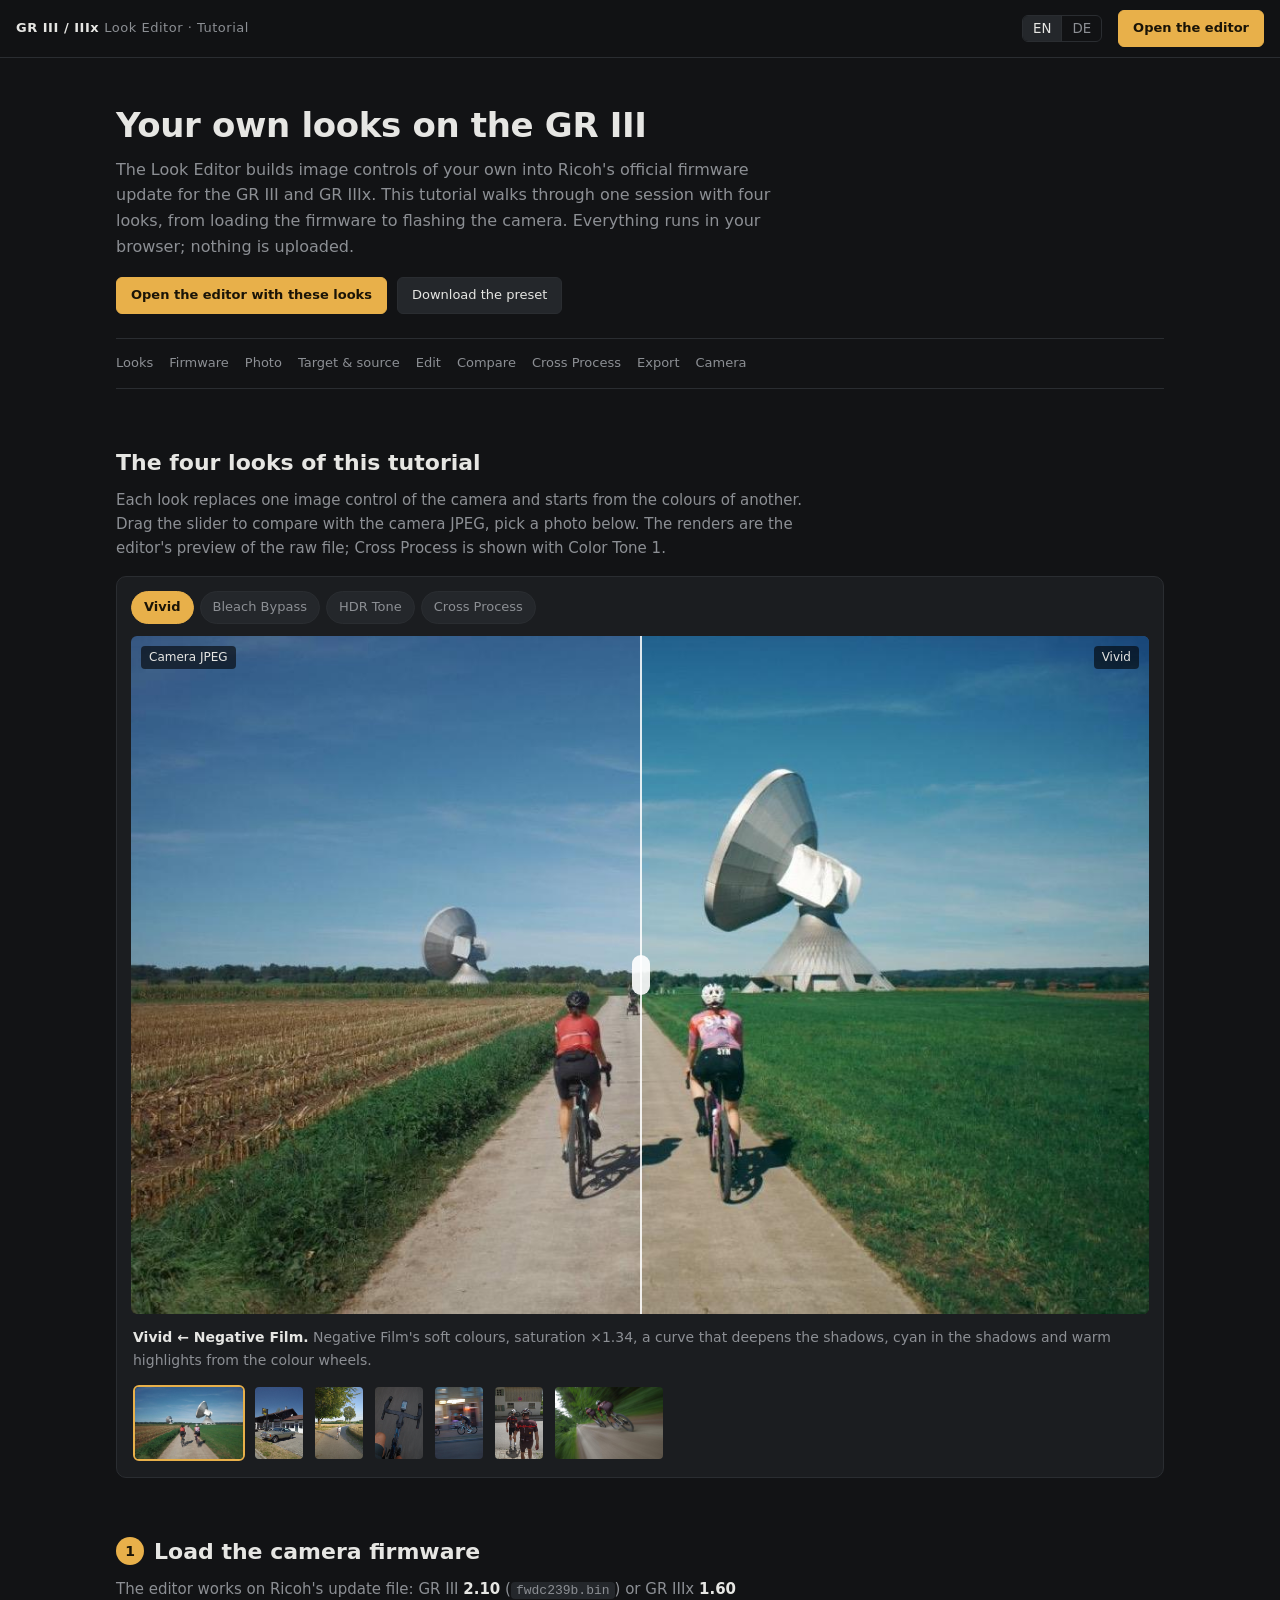
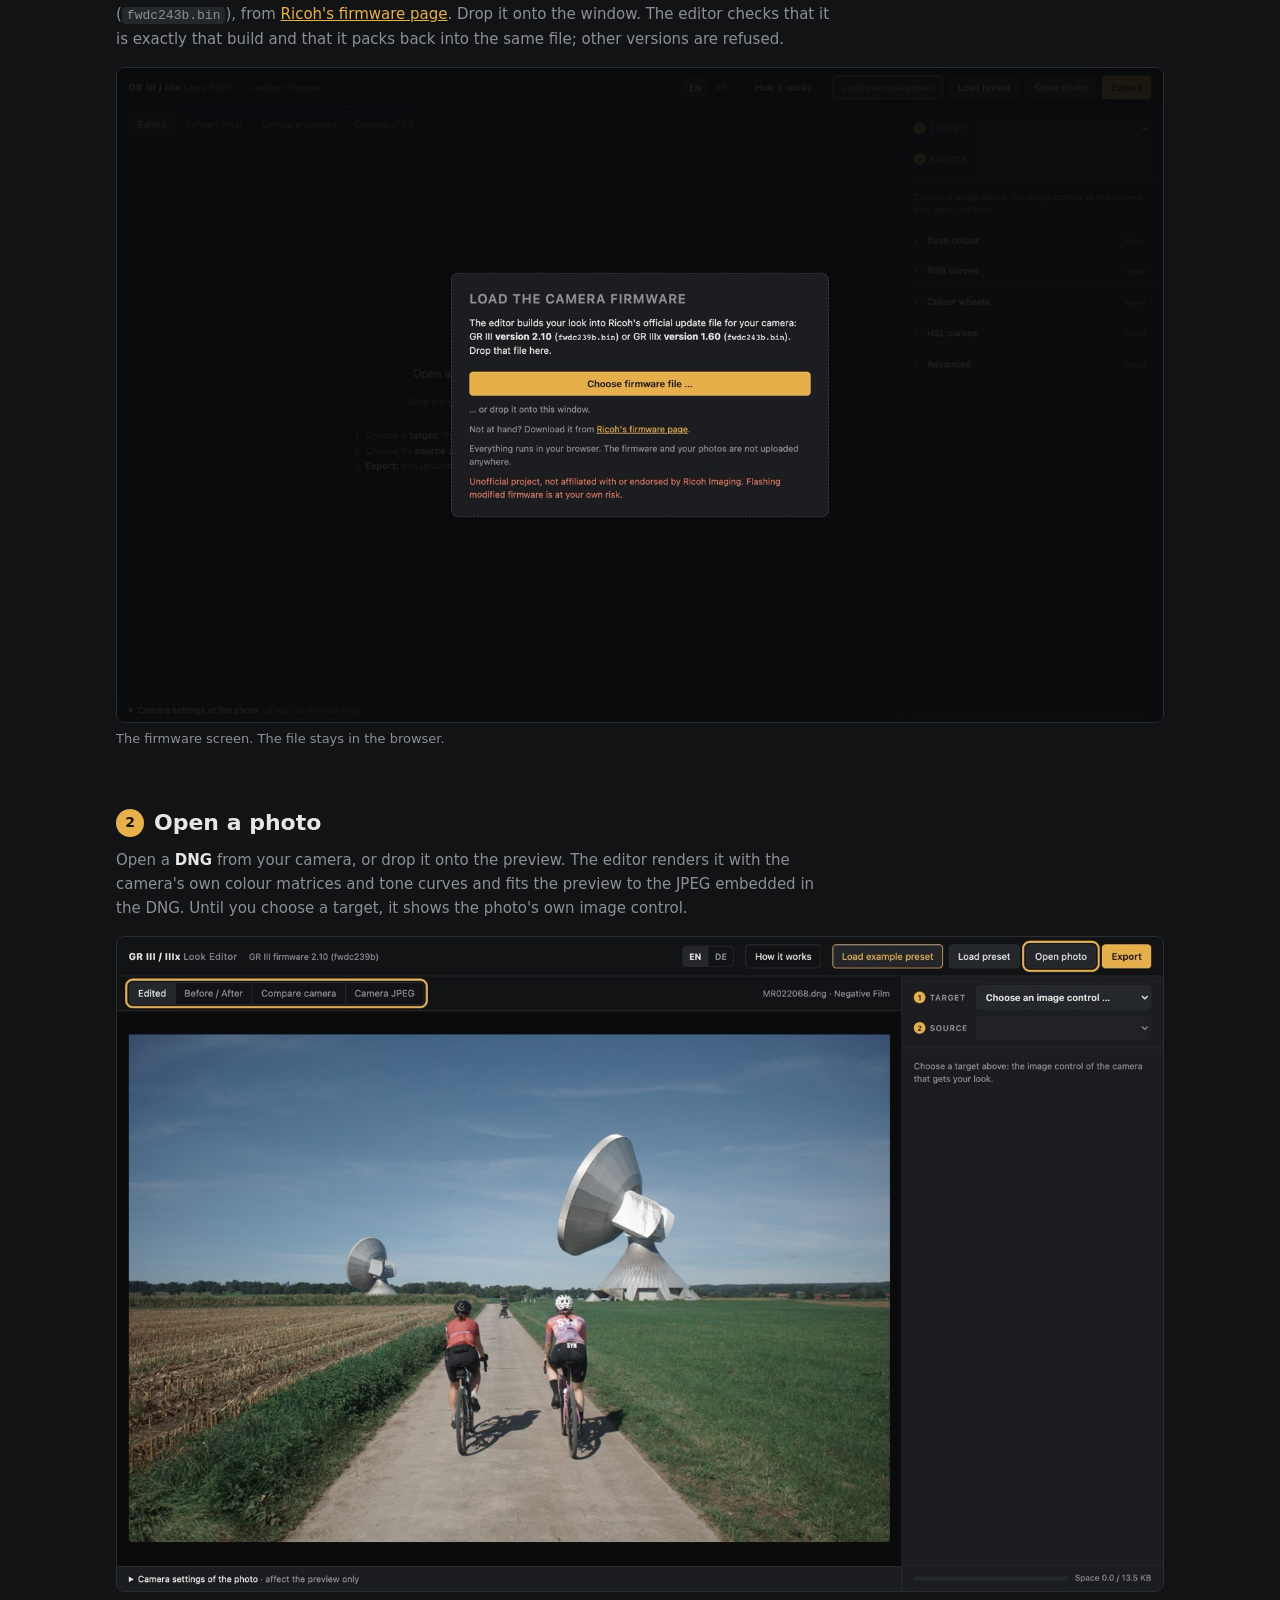
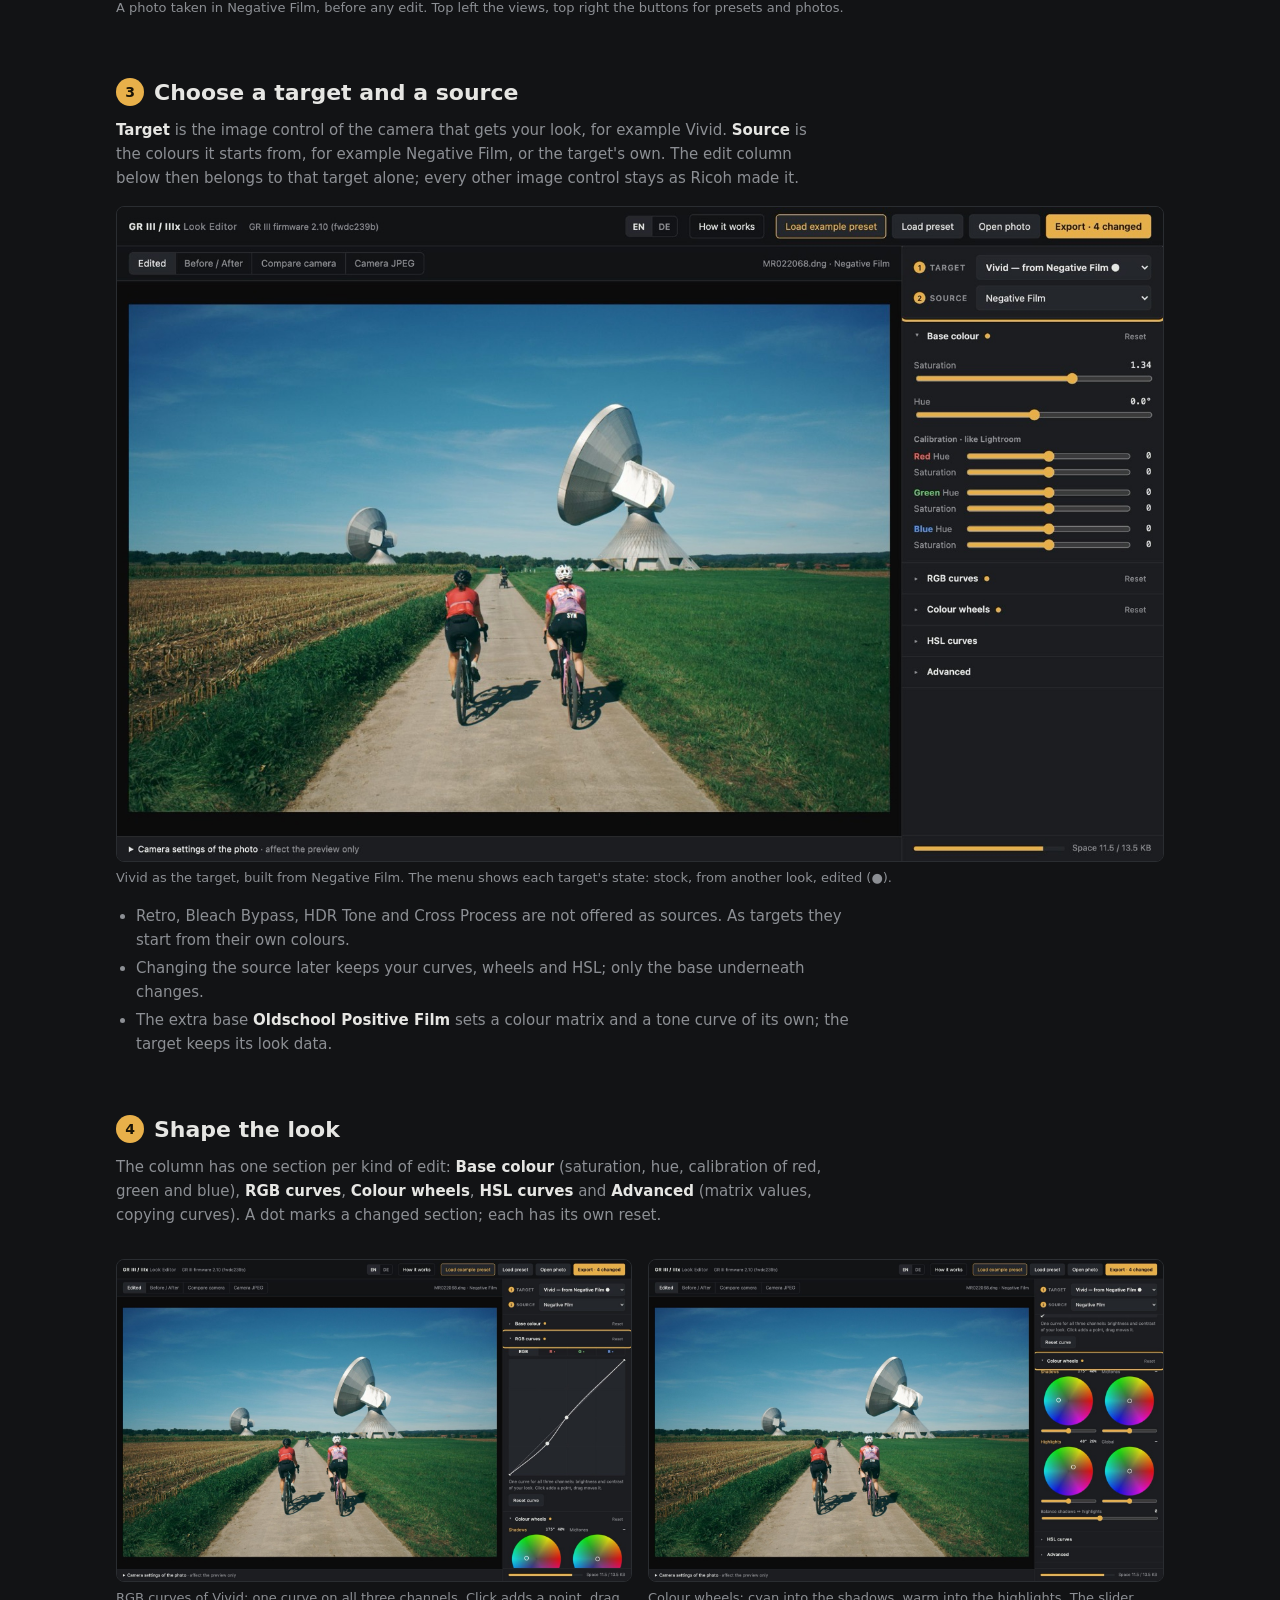
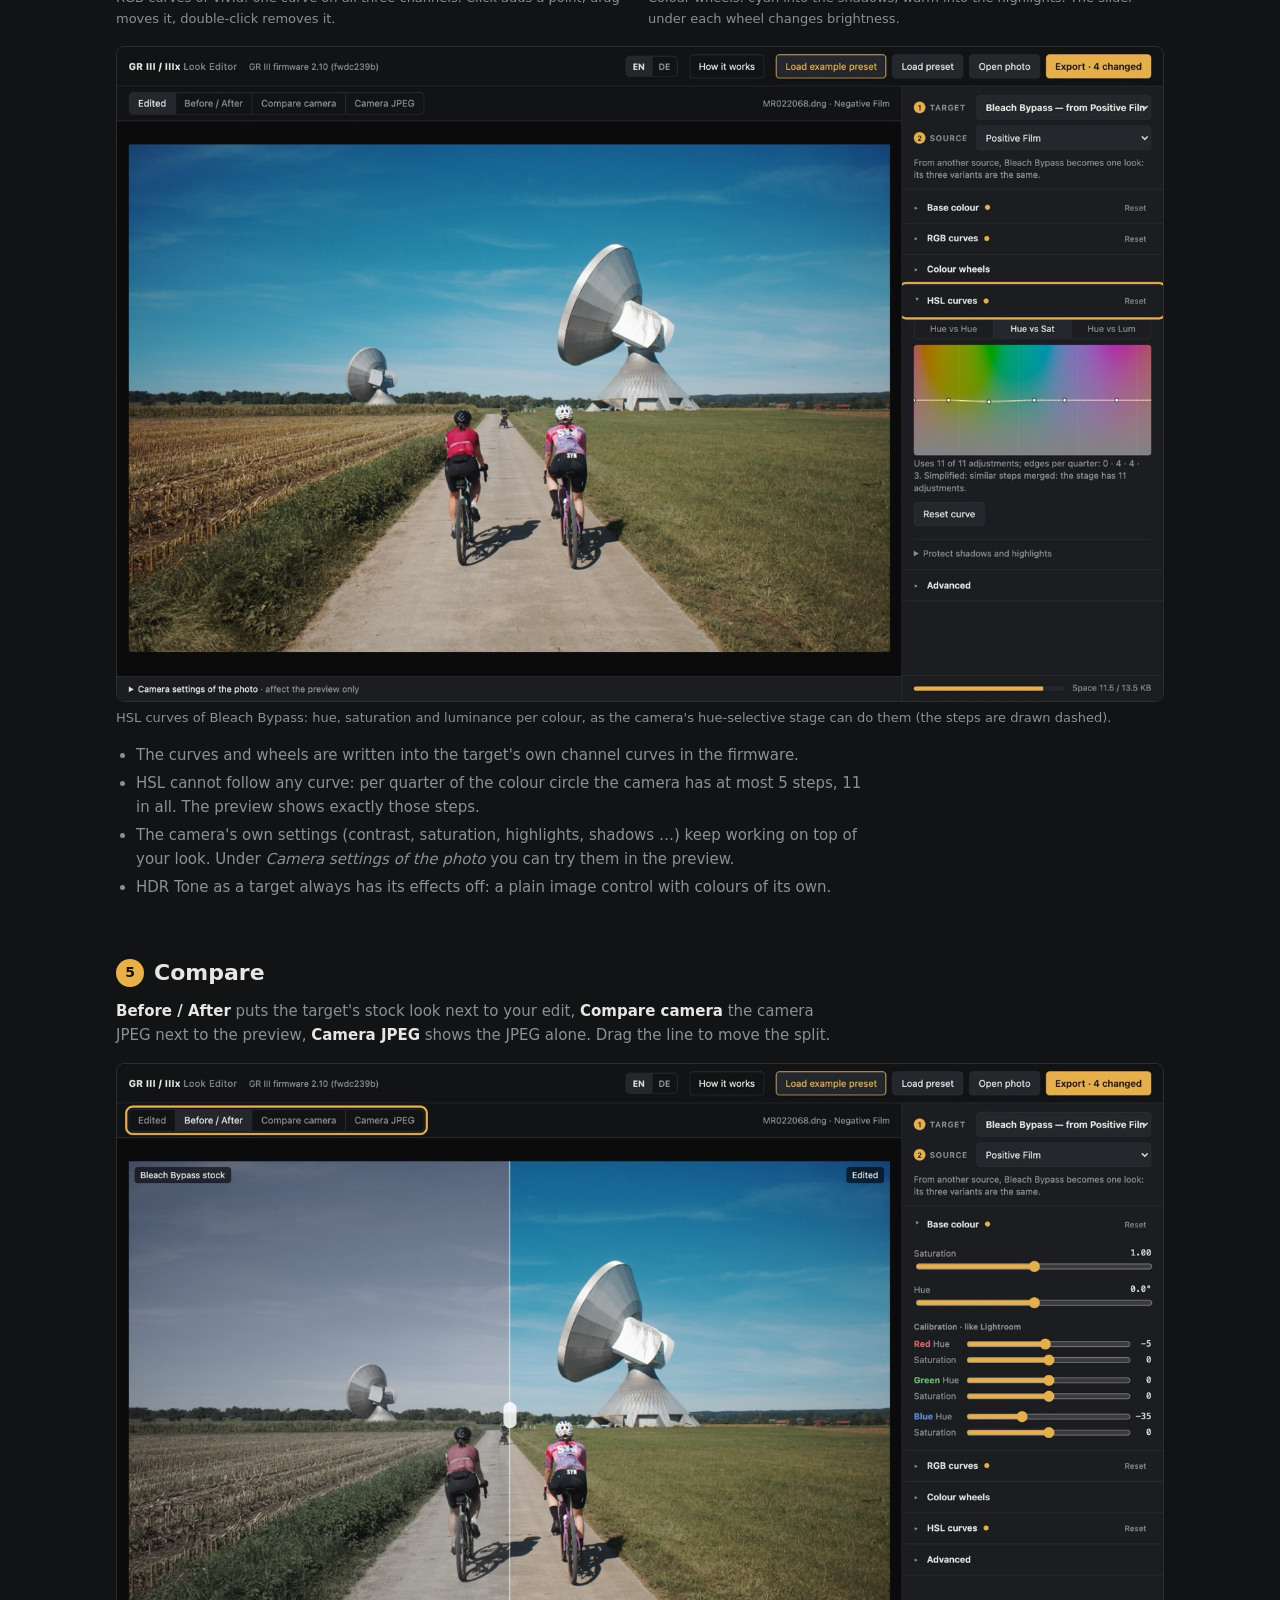
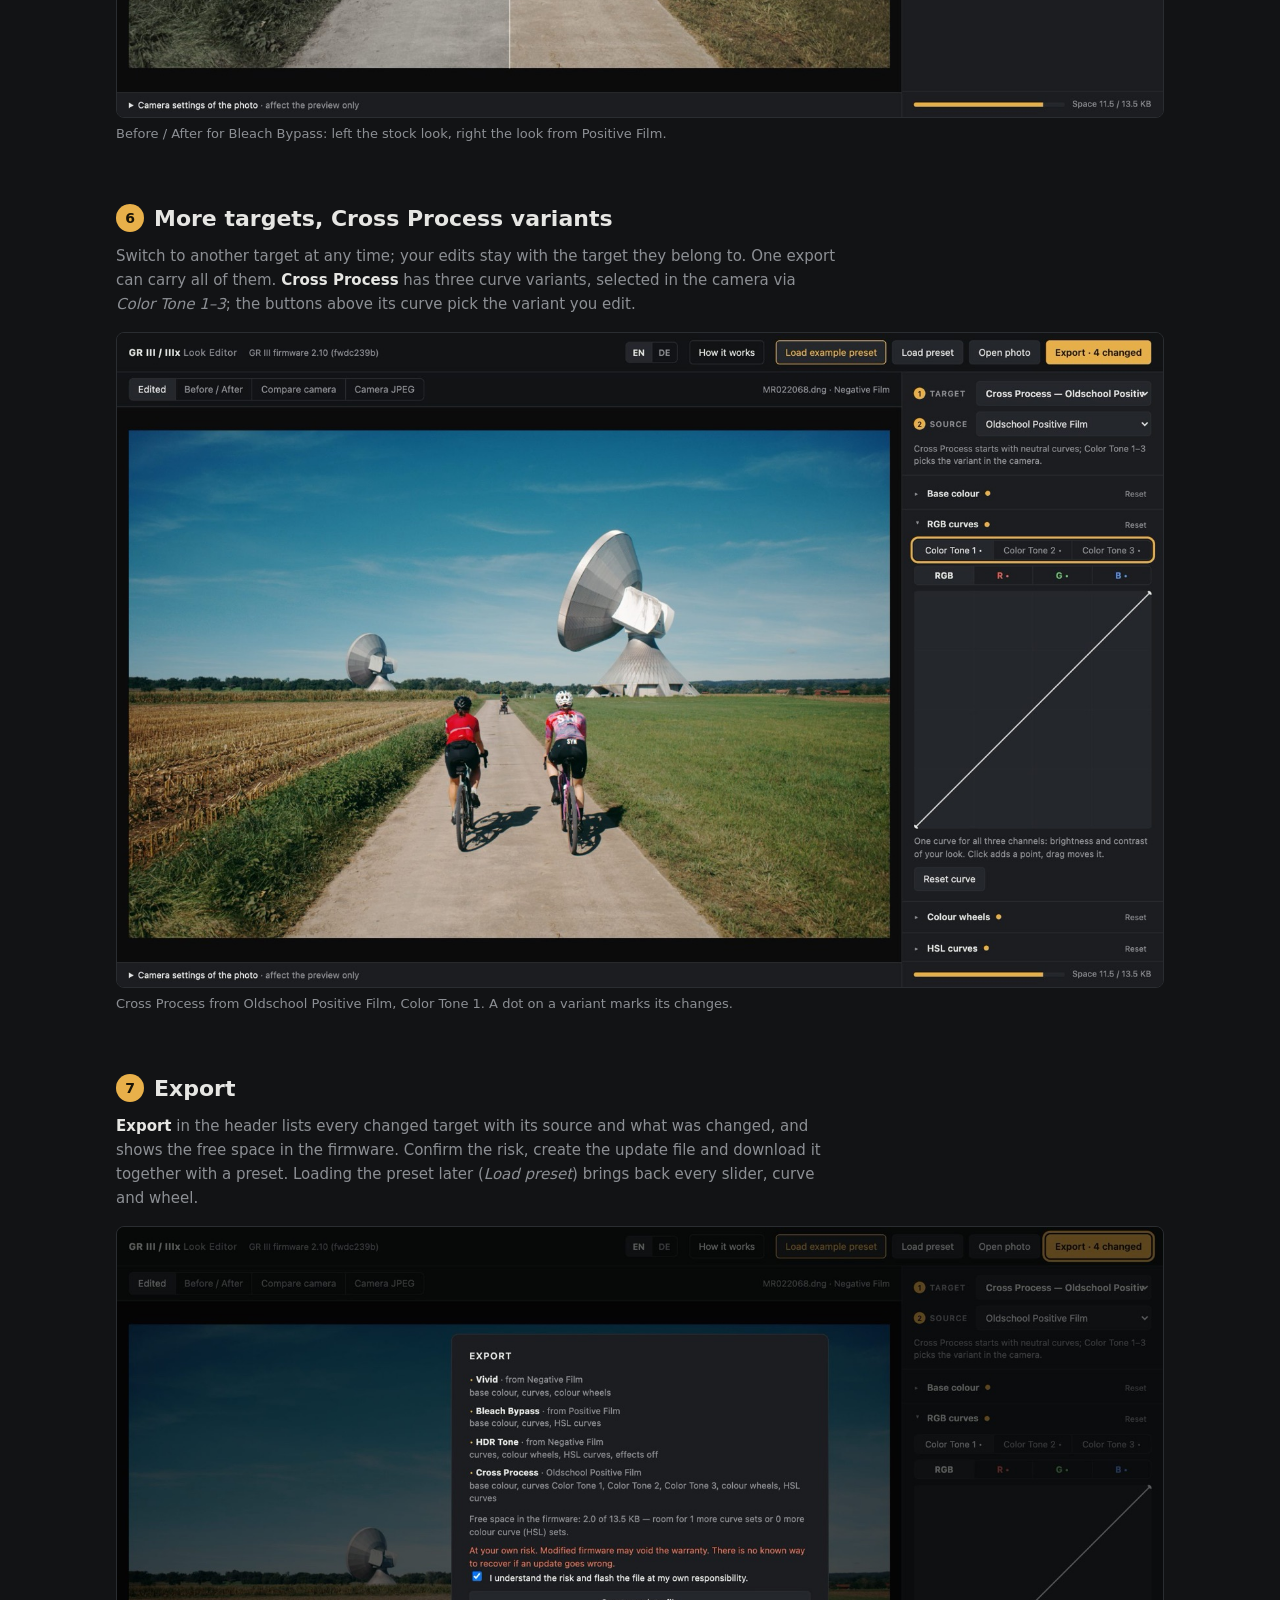
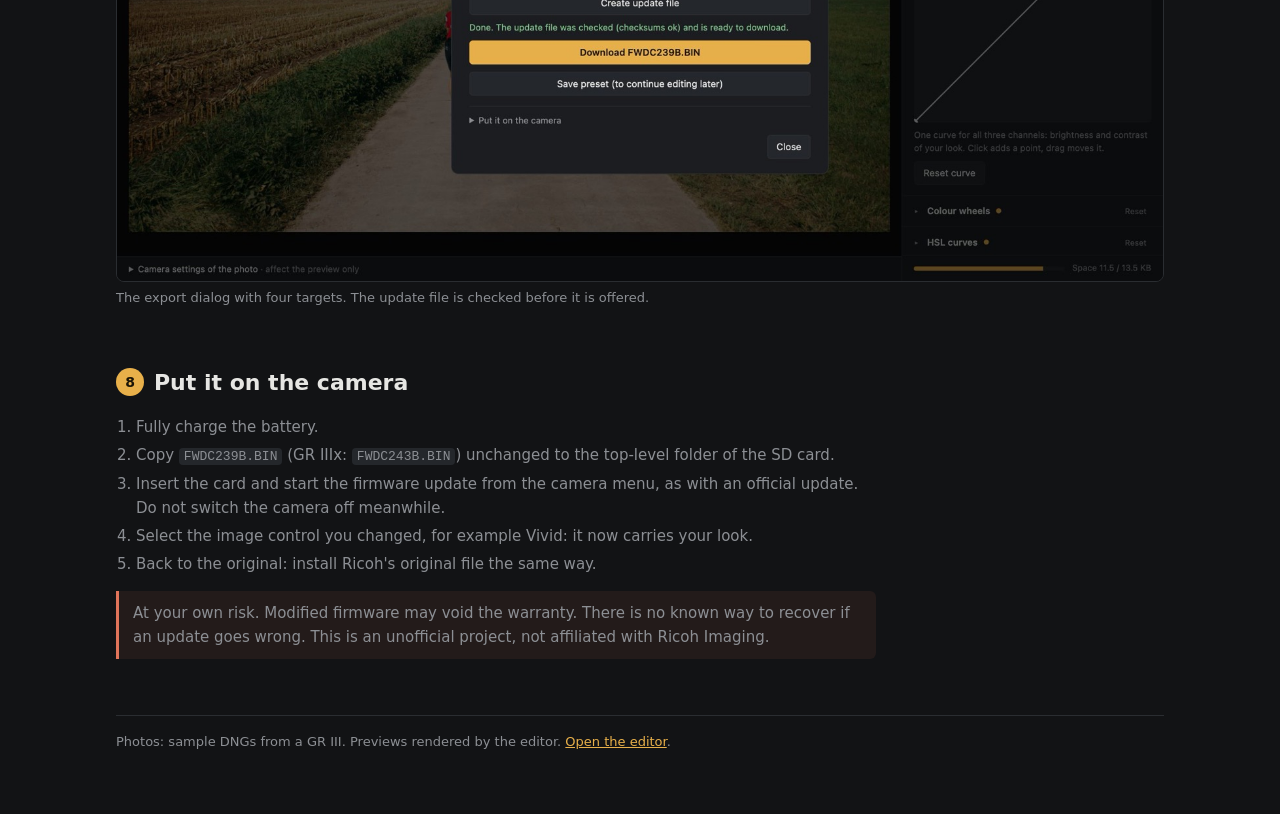
==== editor/static/tutorial.html @ 6ee7f9b6 "Add a tutorial page with screenshots and four example looks The gallery shows the looks of presets/t" ====
<!doctype html>
<html lang="en">
<head>
<meta charset="utf-8">
<meta name="viewport" content="width=device-width, initial-scale=1">
<title>Look Editor Tutorial</title>
<link rel="icon" href="data:,">
<style>
:root {
  --bg: #121315; --panel: #1b1d20; --line: #2a2d31; --text: #e6e6e3; --muted: #8c8f94;
  --accent: #e8b04a; --warn: #e0745a; --field: #24272b;
  font: 15px/1.6 -apple-system, BlinkMacSystemFont, "Inter", system-ui, sans-serif;
}
* { box-sizing: border-box; }
[hidden] { display: none !important; }
html, body { margin: 0; background: var(--bg); color: var(--text); }
a { color: var(--accent); }
header {
  position: sticky; top: 0; z-index: 5; display: flex; align-items: center; gap: 16px;
  padding: 10px 16px; border-bottom: 1px solid var(--line); background: rgba(18,19,21,.94); backdrop-filter: blur(6px);
}
.brand { font-weight: 700; letter-spacing: .04em; font-size: 13px; }
.brand span { font-weight: 400; color: var(--muted); }
header .grow { flex: 1; }
.seg { display: inline-flex; border: 1px solid var(--line); border-radius: 6px; overflow: hidden; }
.seg button { background: none; border: 0; color: var(--muted); padding: 5px 10px; cursor: pointer; font: 600 12px/1.4 inherit; font-family: inherit; }
.seg button + button { border-left: 1px solid var(--line); }
.seg button.on { background: var(--field); color: var(--text); }
.btn { display: inline-block; background: var(--field); color: var(--text); border: 1px solid var(--line);
  border-radius: 6px; padding: 7px 14px; font: inherit; font-size: 13px; text-decoration: none; cursor: pointer; }
.btn:hover { border-color: #444; }
.btn.primary { background: var(--accent); border-color: var(--accent); color: #1a1407; font-weight: 600; }

main { max-width: 1080px; margin: 0 auto; padding: 0 16px 64px; }
.hero { padding: 48px 0 24px; }
.hero h1 { font-size: 34px; line-height: 1.15; margin: 0 0 12px; letter-spacing: -.01em; }
.hero p { color: var(--muted); max-width: 680px; margin: 0 0 18px; font-size: 16px; }
.hero .row { display: flex; gap: 10px; flex-wrap: wrap; }
h2 { font-size: 22px; margin: 56px 0 8px; }
h2 .num { display: inline-grid; place-items: center; width: 28px; height: 28px; margin-right: 10px; border-radius: 50%;
  background: var(--accent); color: #1a1407; font-size: 14px; vertical-align: 3px; }
.lead { color: var(--muted); max-width: 720px; margin: 0 0 16px; }
p b, li b { color: var(--text); }
.toc { display: flex; flex-wrap: wrap; gap: 6px 16px; padding: 14px 0; border-top: 1px solid var(--line); border-bottom: 1px solid var(--line); font-size: 13px; }
.toc a { color: var(--muted); text-decoration: none; }
.toc a:hover { color: var(--text); }

/* gallery: one photo, the camera JPEG against a look, with a slider */
.viewer { background: var(--panel); border: 1px solid var(--line); border-radius: 10px; padding: 14px; }
.looks { display: flex; flex-wrap: wrap; gap: 6px; margin-bottom: 12px; }
.looks button { background: var(--field); color: var(--muted); border: 1px solid var(--line); border-radius: 999px;
  padding: 5px 12px; font: inherit; font-size: 13px; cursor: pointer; }
.looks button.on { color: #1a1407; background: var(--accent); border-color: var(--accent); font-weight: 600; }
.compare { position: relative; margin: 0 auto; background: #0b0b0c; border-radius: 6px; overflow: hidden; user-select: none; touch-action: none; }
.compare img { display: block; width: 100%; height: auto; }
.compare .top { position: absolute; inset: 0; clip-path: inset(0 0 0 var(--cut, 50%)); }
.compare .bar { position: absolute; top: 0; bottom: 0; left: var(--cut, 50%); width: 0; border-left: 2px solid rgba(255,255,255,.85); cursor: ew-resize; }
.compare .bar::after { content: ""; position: absolute; top: 50%; left: -10px; width: 18px; height: 40px; margin-top: -20px; border-radius: 9px; background: rgba(255,255,255,.9); }
.compare .tag { position: absolute; top: 10px; padding: 2px 8px; border-radius: 4px; background: rgba(0,0,0,.6); font-size: 12px; pointer-events: none; }
.compare .tag.l { left: 10px; } .compare .tag.r { right: 10px; }
.desc { margin: 12px 2px 4px; color: var(--muted); font-size: 14px; min-height: 3em; }
.desc b { color: var(--text); }
.thumbs { display: flex; gap: 8px; overflow-x: auto; padding: 10px 2px 2px; }
.thumbs button { flex: none; padding: 0; border: 2px solid transparent; border-radius: 6px; background: none; cursor: pointer; overflow: hidden; }
.thumbs button.on { border-color: var(--accent); }
.thumbs img { display: block; height: 72px; width: auto; }
.compare.portrait { max-width: min(520px, 46vh); }

/* steps */
figure { margin: 16px 0 0; }
figure img { display: block; width: 100%; height: auto; border: 1px solid var(--line); border-radius: 8px; cursor: zoom-in; }
figcaption { color: var(--muted); font-size: 13px; margin-top: 6px; }
.two { display: grid; grid-template-columns: 1fr 1fr; gap: 16px; }
ul.tips, ol.tips { color: var(--muted); padding-left: 20px; max-width: 760px; }
ul.tips li, ol.tips li { margin: 4px 0; }
.note { border-left: 3px solid var(--accent); background: rgba(232,176,74,.07); padding: 10px 14px; border-radius: 0 6px 6px 0; color: var(--muted); max-width: 760px; }
.note.warn { border-color: var(--warn); background: rgba(224,116,90,.08); }
code { font-size: 13px; background: var(--field); padding: 1px 5px; border-radius: 4px; }
dialog { border: 0; padding: 0; background: none; max-width: 96vw; max-height: 96vh; }
dialog img { display: block; max-width: 96vw; max-height: 92vh; border-radius: 6px; }
dialog::backdrop { background: rgba(0,0,0,.85); }
footer { color: var(--muted); font-size: 13px; border-top: 1px solid var(--line); padding-top: 16px; margin-top: 56px; }

@media (max-width: 760px) {
  .hero h1 { font-size: 26px; }
  .two { grid-template-columns: 1fr; }
  header .brand span { display: none; }
}
</style>
</head>
<body>
<header>
  <div class="brand">GR III / IIIx <span>Look Editor · Tutorial</span></div>
  <div class="grow"></div>
  <div class="seg" id="lang" role="group" aria-label="Language">
    <button data-lang="en" type="button">EN</button><button data-lang="de" type="button">DE</button>
  </div>
  <a class="btn primary" href="index.html" data-t="open_editor">Open the editor</a>
</header>

<main>
  <section class="hero">
    <h1 data-t="title">Your own looks on the GR III</h1>
    <p data-t-html="intro"></p>
    <div class="row">
      <a class="btn primary" href="index.html?preset=tutorial" data-t="try_preset">Open the editor with these looks</a>
      <a class="btn" href="presets/tutorial.looks.json" download="tutorial.looks.json" data-t="dl_preset">Download the preset</a>
    </div>
  </section>

  <nav class="toc" id="toc"></nav>

  <section id="looks">
    <h2 data-t="looks_h">The four looks of this tutorial</h2>
    <p class="lead" data-t-html="looks_lead"></p>
    <div class="viewer">
      <div class="looks" id="look-tabs"></div>
      <div class="compare" id="compare">
        <img id="img-base" alt="">
        <div class="top"><img id="img-look" alt=""></div>
        <div class="bar" id="bar"></div>
        <span class="tag l" data-t="camera_jpeg">Camera JPEG</span><span class="tag r" id="tag-look"></span>
      </div>
      <p class="desc" id="look-desc"></p>
      <div class="thumbs" id="thumbs"></div>
    </div>
  </section>

  <section id="s1">
    <h2><span class="num">1</span><span data-t="s1_h">Load the camera firmware</span></h2>
    <p class="lead" data-t-html="s1"></p>
    <figure><img src="tutorial/01-firmware.jpg" alt="" loading="lazy"><figcaption data-t="s1_c"></figcaption></figure>
  </section>

  <section id="s2">
    <h2><span class="num">2</span><span data-t="s2_h">Open a photo</span></h2>
    <p class="lead" data-t-html="s2"></p>
    <figure><img src="tutorial/02-photo.jpg" alt="" loading="lazy"><figcaption data-t="s2_c"></figcaption></figure>
  </section>

  <section id="s3">
    <h2><span class="num">3</span><span data-t="s3_h">Choose a target and a source</span></h2>
    <p class="lead" data-t-html="s3"></p>
    <figure><img src="tutorial/03-target-source.jpg" alt="" loading="lazy"><figcaption data-t="s3_c"></figcaption></figure>
    <ul class="tips">
      <li data-t-html="s3_t1"></li>
      <li data-t-html="s3_t2"></li>
      <li data-t-html="s3_t3"></li>
    </ul>
  </section>

  <section id="s4">
    <h2><span class="num">4</span><span data-t="s4_h">Shape the look</span></h2>
    <p class="lead" data-t-html="s4"></p>
    <div class="two">
      <figure><img src="tutorial/04-curves.jpg" alt="" loading="lazy"><figcaption data-t="s4_c1"></figcaption></figure>
      <figure><img src="tutorial/05-wheels.jpg" alt="" loading="lazy"><figcaption data-t="s4_c2"></figcaption></figure>
    </div>
    <figure><img src="tutorial/06-hsl.jpg" alt="" loading="lazy"><figcaption data-t="s4_c3"></figcaption></figure>
    <ul class="tips">
      <li data-t-html="s4_t1"></li>
      <li data-t-html="s4_t2"></li>
      <li data-t-html="s4_t3"></li>
      <li data-t-html="s4_t4"></li>
    </ul>
  </section>

  <section id="s5">
    <h2><span class="num">5</span><span data-t="s5_h">Compare</span></h2>
    <p class="lead" data-t-html="s5"></p>
    <figure><img src="tutorial/07-before-after.jpg" alt="" loading="lazy"><figcaption data-t="s5_c"></figcaption></figure>
  </section>

  <section id="s6">
    <h2><span class="num">6</span><span data-t="s6_h">More targets, Cross Process variants</span></h2>
    <p class="lead" data-t-html="s6"></p>
    <figure><img src="tutorial/08-cross-process.jpg" alt="" loading="lazy"><figcaption data-t="s6_c"></figcaption></figure>
  </section>

  <section id="s7">
    <h2><span class="num">7</span><span data-t="s7_h">Export</span></h2>
    <p class="lead" data-t-html="s7"></p>
    <figure><img src="tutorial/09-export.jpg" alt="" loading="lazy"><figcaption data-t="s7_c"></figcaption></figure>
  </section>

  <section id="s8">
    <h2><span class="num">8</span><span data-t="s8_h">Put it on the camera</span></h2>
    <ol class="tips">
      <li data-t-html="s8_1"></li>
      <li data-t-html="s8_2"></li>
      <li data-t-html="s8_3"></li>
      <li data-t-html="s8_4"></li>
      <li data-t-html="s8_5"></li>
    </ol>
    <p class="note warn" data-t="risk"></p>
  </section>

  <footer data-t-html="footer"></footer>
</main>

<dialog id="zoom"><img id="zoom-img" alt=""></dialog>

<script>
// Texts in English and German; the choice is shared with the editor (localStorage "lang").
const T = {
  en: {
    open_editor: "Open the editor",
    title: "Your own looks on the GR III",
    intro: "The Look Editor builds image controls of your own into Ricoh's official firmware update for the GR III and GR IIIx. This tutorial walks through one session with four looks, from loading the firmware to flashing the camera. Everything runs in your browser; nothing is uploaded.",
    try_preset: "Open the editor with these looks", dl_preset: "Download the preset",
    looks_h: "The four looks of this tutorial",
    looks_lead: "Each look replaces one image control of the camera and starts from the colours of another. Drag the slider to compare with the camera JPEG, pick a photo below. The renders are the editor's preview of the raw file; Cross Process is shown with Color Tone 1.",
    camera_jpeg: "Camera JPEG",
    look_Vivid: "Vivid", look_BleechBypass_GR: "Bleach Bypass", look_HdrCuisine: "HDR Tone", look_CrossProcess: "Cross Process",
    desc_Vivid: "<b>Vivid ← Negative Film.</b> Negative Film's soft colours, saturation ×1.34, a curve that deepens the shadows, cyan in the shadows and warm highlights from the colour wheels.",
    desc_BleechBypass_GR: "<b>Bleach Bypass ← Positive Film.</b> Positive Film's colours with red and blue turned (calibration: red −5, blue −35), a light S-curve, and HSL that moves yellow and green towards a warmer, more even tone.",
    desc_HdrCuisine: "<b>HDR Tone ← Negative Film.</b> HDR's effects off, so it is a plain image control. Negative Film's colours, darker shadows and brighter highlights from the wheels' luminance, a warm overall tint, and HSL that makes reds richer.",
    desc_CrossProcess: "<b>Cross Process ← Oldschool Positive Film.</b> The extra base Oldschool Positive Film (rich red, muted green and yellow, deep blacks), saturation ×1.2, three variants for Color Tone 1–3: 1 and 3 with teal shadows and warm highlights, 3 stronger. HSL boosts red and calms blue.",
    toc_looks: "Looks", toc_1: "Firmware", toc_2: "Photo", toc_3: "Target & source", toc_4: "Edit", toc_5: "Compare", toc_6: "Cross Process", toc_7: "Export", toc_8: "Camera",
    s1_h: "Load the camera firmware",
    s1: "The editor works on Ricoh's update file: GR III <b>2.10</b> (<code>fwdc239b.bin</code>) or GR IIIx <b>1.60</b> (<code>fwdc243b.bin</code>), from <a href=\"https://www.ricoh-imaging.co.jp/english/products/gr-3/firmup/index.html\" target=\"_blank\" rel=\"noopener\">Ricoh's firmware page</a>. Drop it onto the window. The editor checks that it is exactly that build and that it packs back into the same file; other versions are refused.",
    s1_c: "The firmware screen. The file stays in the browser.",
    s2_h: "Open a photo",
    s2: "Open a <b>DNG</b> from your camera, or drop it onto the preview. The editor renders it with the camera's own colour matrices and tone curves and fits the preview to the JPEG embedded in the DNG. Until you choose a target, it shows the photo's own image control.",
    s2_c: "A photo taken in Negative Film, before any edit. Top left the views, top right the buttons for presets and photos.",
    s3_h: "Choose a target and a source",
    s3: "<b>Target</b> is the image control of the camera that gets your look, for example Vivid. <b>Source</b> is the colours it starts from, for example Negative Film, or the target's own. The edit column below then belongs to that target alone; every other image control stays as Ricoh made it.",
    s3_c: "Vivid as the target, built from Negative Film. The menu shows each target's state: stock, from another look, edited (●).",
    s3_t1: "Retro, Bleach Bypass, HDR Tone and Cross Process are not offered as sources. As targets they start from their own colours.",
    s3_t2: "Changing the source later keeps your curves, wheels and HSL; only the base underneath changes.",
    s3_t3: "The extra base <b>Oldschool Positive Film</b> sets a colour matrix and a tone curve of its own; the target keeps its look data.",
    s4_h: "Shape the look",
    s4: "The column has one section per kind of edit: <b>Base colour</b> (saturation, hue, calibration of red, green and blue), <b>RGB curves</b>, <b>Colour wheels</b>, <b>HSL curves</b> and <b>Advanced</b> (matrix values, copying curves). A dot marks a changed section; each has its own reset.",
    s4_c1: "RGB curves of Vivid: one curve on all three channels. Click adds a point, drag moves it, double-click removes it.",
    s4_c2: "Colour wheels: cyan into the shadows, warm into the highlights. The slider under each wheel changes brightness.",
    s4_c3: "HSL curves of Bleach Bypass: hue, saturation and luminance per colour, as the camera's hue-selective stage can do them (the steps are drawn dashed).",
    s4_t1: "The curves and wheels are written into the target's own channel curves in the firmware.",
    s4_t2: "HSL cannot follow any curve: per quarter of the colour circle the camera has at most 5 steps, 11 in all. The preview shows exactly those steps.",
    s4_t3: "The camera's own settings (contrast, saturation, highlights, shadows …) keep working on top of your look. Under <i>Camera settings of the photo</i> you can try them in the preview.",
    s4_t4: "HDR Tone as a target always has its effects off: a plain image control with colours of its own.",
    s5_h: "Compare",
    s5: "<b>Before / After</b> puts the target's stock look next to your edit, <b>Compare camera</b> the camera JPEG next to the preview, <b>Camera JPEG</b> shows the JPEG alone. Drag the line to move the split.",
    s5_c: "Before / After for Bleach Bypass: left the stock look, right the look from Positive Film.",
    s6_h: "More targets, Cross Process variants",
    s6: "Switch to another target at any time; your edits stay with the target they belong to. One export can carry all of them. <b>Cross Process</b> has three curve variants, selected in the camera via <i>Color Tone 1–3</i>; the buttons above its curve pick the variant you edit.",
    s6_c: "Cross Process from Oldschool Positive Film, Color Tone 1. A dot on a variant marks its changes.",
    s7_h: "Export",
    s7: "<b>Export</b> in the header lists every changed target with its source and what was changed, and shows the free space in the firmware. Confirm the risk, create the update file and download it together with a preset. Loading the preset later (<i>Load preset</i>) brings back every slider, curve and wheel.",
    s7_c: "The export dialog with four targets. The update file is checked before it is offered.",
    s8_h: "Put it on the camera",
    s8_1: "Fully charge the battery.",
    s8_2: "Copy <code>FWDC239B.BIN</code> (GR IIIx: <code>FWDC243B.BIN</code>) unchanged to the top-level folder of the SD card.",
    s8_3: "Insert the card and start the firmware update from the camera menu, as with an official update. Do not switch the camera off meanwhile.",
    s8_4: "Select the image control you changed, for example Vivid: it now carries your look.",
    s8_5: "Back to the original: install Ricoh's original file the same way.",
    risk: "At your own risk. Modified firmware may void the warranty. There is no known way to recover if an update goes wrong. This is an unofficial project, not affiliated with Ricoh Imaging.",
    footer: "Photos: sample DNGs from a GR III. Previews rendered by the editor. <a href=\"index.html\">Open the editor</a>.",
  },
  de: {
    open_editor: "Editor öffnen",
    title: "Eigene Looks für die GR III",
    intro: "Der Look-Editor baut eigene Bildstile in Ricohs offizielles Firmware-Update für GR III und GR IIIx ein. Dieses Tutorial zeigt eine Sitzung mit vier Looks, vom Laden der Firmware bis zum Aufspielen auf die Kamera. Alles läuft in deinem Browser, nichts wird hochgeladen.",
    try_preset: "Editor mit diesen Looks öffnen", dl_preset: "Preset herunterladen",
    looks_h: "Die vier Looks dieses Tutorials",
    looks_lead: "Jeder Look ersetzt einen Bildstil der Kamera und startet mit den Farben eines anderen. Zieh den Regler für den Vergleich mit dem Kamera-JPEG, wähl unten ein Foto. Die Bilder sind die Vorschau des Editors aus der RAW-Datei; Cross Process ist mit Farbton 1 gezeigt.",
    camera_jpeg: "Kamera-JPEG",
    look_Vivid: "Vivid", look_BleechBypass_GR: "Bleach Bypass", look_HdrCuisine: "HDR-Ton", look_CrossProcess: "Cross Process",
    desc_Vivid: "<b>Vivid ← Negative Film.</b> Die weichen Farben von Negative Film, Sättigung ×1,34, eine Kurve, die die Schatten vertieft, Cyan in den Schatten und warme Lichter aus den Farbrädern.",
    desc_BleechBypass_GR: "<b>Bleach Bypass ← Positive Film.</b> Die Farben von Positive Film mit gedrehtem Rot und Blau (Kalibrierung: Rot −5, Blau −35), eine leichte S-Kurve und HSL, das Gelb und Grün zu einem wärmeren, ruhigeren Ton schiebt.",
    desc_HdrCuisine: "<b>HDR-Ton ← Negative Film.</b> HDR-Effekte aus, also ein normaler Bildstil. Farben von Negative Film, dunklere Schatten und hellere Lichter über die Helligkeit der Farbräder, ein warmer Gesamtton und HSL für satteres Rot.",
    desc_CrossProcess: "<b>Cross Process ← Oldschool Positive Film.</b> Die Grundlage Oldschool Positive Film (kräftiges Rot, gedämpftes Grün und Gelb, tiefe Schwärzen), Sättigung ×1,2, drei Varianten für Farbton 1–3: 1 und 3 mit petrolfarbenen Schatten und warmen Lichtern, 3 kräftiger. HSL verstärkt Rot und beruhigt Blau.",
    toc_looks: "Looks", toc_1: "Firmware", toc_2: "Foto", toc_3: "Ziel & Quelle", toc_4: "Bearbeiten", toc_5: "Vergleichen", toc_6: "Cross Process", toc_7: "Export", toc_8: "Kamera",
    s1_h: "Kamera-Firmware laden",
    s1: "Der Editor arbeitet mit Ricohs Update-Datei: GR III <b>2.10</b> (<code>fwdc239b.bin</code>) oder GR IIIx <b>1.60</b> (<code>fwdc243b.bin</code>), zu finden auf <a href=\"https://www.ricoh-imaging.co.jp/english/products/gr-3/firmup/index.html\" target=\"_blank\" rel=\"noopener\">Ricohs Firmware-Seite</a>. Zieh sie ins Fenster. Der Editor prüft, dass es genau dieser Stand ist und dass sie sich wieder zur selben Datei packen lässt; andere Versionen lehnt er ab.",
    s1_c: "Der Firmware-Bildschirm. Die Datei bleibt im Browser.",
    s2_h: "Foto öffnen",
    s2: "Öffne ein <b>DNG</b> deiner Kamera oder zieh es auf die Vorschau. Der Editor rechnet es mit den Farbmatrizen und Tonkurven der Kamera und gleicht die Vorschau am JPEG ab, das im DNG steckt. Solange kein Ziel gewählt ist, zeigt er den Bildstil des Fotos.",
    s2_c: "Ein Foto in Negative Film, noch unbearbeitet. Oben links die Ansichten, oben rechts die Knöpfe für Presets und Fotos.",
    s3_h: "Ziel und Quelle wählen",
    s3: "<b>Ziel</b> ist der Bildstil der Kamera, der deinen Look bekommt, zum Beispiel Vivid. <b>Quelle</b> sind die Farben, mit denen er startet, zum Beispiel Negative Film oder die eigenen des Ziels. Die Spalte darunter gehört dann nur diesem Ziel; alle anderen Bildstile bleiben, wie Ricoh sie gemacht hat.",
    s3_c: "Vivid als Ziel, aus Negative Film. Das Menü zeigt den Zustand jedes Ziels: original, aus einem anderen Look, bearbeitet (●).",
    s3_t1: "Retro, Bleach Bypass, HDR-Ton und Cross Process werden nicht als Quelle angeboten. Als Ziel starten sie mit ihren eigenen Farben.",
    s3_t2: "Ein späterer Quellwechsel behält Kurven, Farbräder und HSL; nur die Grundlage darunter wechselt.",
    s3_t3: "Die Grundlage <b>Oldschool Positive Film</b> bringt eine eigene Farbmatrix und Tonkurve mit; das Ziel behält seine Look-Daten.",
    s4_h: "Den Look formen",
    s4: "Die Spalte hat einen Abschnitt pro Art der Bearbeitung: <b>Grundfarbe</b> (Sättigung, Farbton, Kalibrierung von Rot, Grün und Blau), <b>RGB-Kurven</b>, <b>Farbräder</b>, <b>HSL-Kurven</b> und <b>Erweitert</b> (Matrix-Werte, Kurven kopieren). Ein Punkt markiert einen geänderten Abschnitt, jeder hat sein eigenes Zurücksetzen.",
    s4_c1: "RGB-Kurven von Vivid: eine Kurve auf allen drei Kanälen. Klick setzt einen Punkt, Ziehen verschiebt ihn, Doppelklick entfernt ihn.",
    s4_c2: "Farbräder: Cyan in die Schatten, Wärme in die Lichter. Der Regler unter jedem Rad ändert die Helligkeit.",
    s4_c3: "HSL-Kurven von Bleach Bypass: Farbton, Sättigung und Helligkeit pro Farbe, so wie die farbtonselektive Stufe der Kamera sie kann (die Stufen sind gestrichelt).",
    s4_t1: "Kurven und Farbräder landen in den eigenen Kanalkurven des Ziels in der Firmware.",
    s4_t2: "HSL kann nicht jeder Kurve folgen: Pro Viertel des Farbkreises hat die Kamera höchstens 5 Stufen, insgesamt 11. Die Vorschau zeigt genau diese Stufen.",
    s4_t3: "Die Einstellungen der Kamera (Kontrast, Sättigung, Lichter, Schatten …) wirken weiter auf deinen Look. Unter <i>Kamera-Einstellungen der Aufnahme</i> kannst du sie in der Vorschau ausprobieren.",
    s4_t4: "HDR-Ton als Ziel hat seine Effekte immer aus: ein normaler Bildstil mit eigenen Farben.",
    s5_h: "Vergleichen",
    s5: "<b>Vorher / Nachher</b> stellt den Original-Look des Ziels neben deine Bearbeitung, <b>Vergleich Kamera</b> das Kamera-JPEG neben die Vorschau, <b>Kamera-JPEG</b> zeigt das JPEG allein. Die Linie lässt sich verschieben.",
    s5_c: "Vorher / Nachher für Bleach Bypass: links der Original-Look, rechts der Look aus Positive Film.",
    s6_h: "Weitere Ziele, Varianten von Cross Process",
    s6: "Du kannst jederzeit zu einem anderen Ziel wechseln; deine Änderungen bleiben bei ihrem Ziel. Ein Export nimmt alle mit. <b>Cross Process</b> hat drei Kurven-Varianten, in der Kamera über <i>Farbton 1–3</i> gewählt; die Knöpfe über seiner Kurve wählen die Variante, die du bearbeitest.",
    s6_c: "Cross Process aus Oldschool Positive Film, Farbton 1. Ein Punkt an einer Variante markiert ihre Änderungen.",
    s7_h: "Export",
    s7: "<b>Export</b> in der Kopfzeile listet jedes geänderte Ziel mit Quelle und Änderungen und zeigt den freien Platz in der Firmware. Risiko bestätigen, Update-Datei erstellen und zusammen mit einem Preset herunterladen. Später bringt <i>Preset laden</i> jeden Regler, jede Kurve und jedes Farbrad zurück.",
    s7_c: "Der Export-Dialog mit vier Zielen. Die Update-Datei wird geprüft, bevor sie angeboten wird.",
    s8_h: "Auf die Kamera spielen",
    s8_1: "Akku voll laden.",
    s8_2: "<code>FWDC239B.BIN</code> (GR IIIx: <code>FWDC243B.BIN</code>) unverändert ins oberste Verzeichnis der SD-Karte kopieren.",
    s8_3: "Karte einlegen und das Firmware-Update im Menü der Kamera starten, wie bei einem offiziellen Update. Kamera dabei nicht ausschalten.",
    s8_4: "Den geänderten Bildstil wählen, zum Beispiel Vivid: Er trägt jetzt deinen Look.",
    s8_5: "Zurück zum Original: die Originaldatei von Ricoh genauso aufspielen.",
    risk: "Auf eigenes Risiko. Veränderte Firmware kann die Garantie kosten. Für den Fall, dass ein Update schiefgeht, ist noch kein Rettungsweg bekannt. Inoffizielles Projekt, nicht mit Ricoh Imaging verbunden.",
    footer: "Fotos: Beispiel-DNGs einer GR III. Vorschauen vom Editor gerechnet. <a href=\"index.html\">Editor öffnen</a>.",
  },
};
let LANG = (() => { try { const l = localStorage.getItem("lang"); if (T[l]) return l; } catch {} return "en"; })();
const t = (k) => T[LANG][k] ?? T.en[k] ?? k;

const PHOTOS = ["MR022068", "MR019241", "MR020180", "MR021687", "MR022009", "MR022069", "MR022070"];
const LOOKS = ["Vivid", "BleechBypass_GR", "HdrCuisine", "CrossProcess"];
const TOC = [["looks", "toc_looks"], ["s1", "toc_1"], ["s2", "toc_2"], ["s3", "toc_3"], ["s4", "toc_4"], ["s5", "toc_5"], ["s6", "toc_6"], ["s7", "toc_7"], ["s8", "toc_8"]];
const view = { photo: PHOTOS[0], look: LOOKS[0] };
const $ = (id) => document.getElementById(id);
const img = (p, l) => `tutorial/gallery/${p}-${l}.jpg`;

function render() {
  document.documentElement.lang = LANG;
  for (const el of document.querySelectorAll("[data-t]")) el.textContent = t(el.dataset.t);
  for (const el of document.querySelectorAll("[data-t-html]")) el.innerHTML = t(el.dataset.tHtml);
  for (const b of document.querySelectorAll("#lang button")) b.classList.toggle("on", b.dataset.lang === LANG);
  $("toc").innerHTML = TOC.map(([id, k]) => `<a href="#${id}">${t(k)}</a>`).join("");
  $("look-tabs").innerHTML = LOOKS.map((l) => `<button type="button" data-look="${l}" class="${l === view.look ? "on" : ""}">${t("look_" + l)}</button>`).join("");
  for (const b of $("look-tabs").children) b.onclick = () => { view.look = b.dataset.look; render(); };
  $("img-base").src = img(view.photo, "camera");
  $("img-look").src = img(view.photo, view.look);
  $("tag-look").textContent = t("look_" + view.look);
  $("look-desc").innerHTML = t("desc_" + view.look);
  for (const b of $("thumbs").children) b.classList.toggle("on", b.dataset.photo === view.photo);
}

$("thumbs").innerHTML = PHOTOS.map((p) => `<button type="button" data-photo="${p}"><img src="${img(p, "camera")}" alt="${p}" loading="lazy"></button>`).join("");
for (const b of $("thumbs").children) b.onclick = () => { view.photo = b.dataset.photo; render(); };
$("img-base").onload = () => $("compare").classList.toggle("portrait", $("img-base").naturalHeight > $("img-base").naturalWidth);

// the split between camera JPEG (left) and look (right)
const cmp = $("compare");
let drag = false;
const setCut = (e) => {
  const r = cmp.getBoundingClientRect();
  cmp.style.setProperty("--cut", `${Math.max(0, Math.min(100, (100 * (e.clientX - r.left)) / r.width))}%`);
};
cmp.addEventListener("pointerdown", (e) => { drag = true; cmp.setPointerCapture(e.pointerId); setCut(e); });
cmp.addEventListener("pointermove", (e) => drag && setCut(e));
cmp.addEventListener("pointerup", () => { drag = false; });

for (const b of document.querySelectorAll("#lang button")) b.onclick = () => {
  LANG = b.dataset.lang;
  try { localStorage.setItem("lang", LANG); } catch {}
  render();
};
for (const im of document.querySelectorAll("figure img")) im.onclick = () => { $("zoom-img").src = im.src; $("zoom").showModal(); };
$("zoom").onclick = () => $("zoom").close();
render();
</script>
</body>
</html>
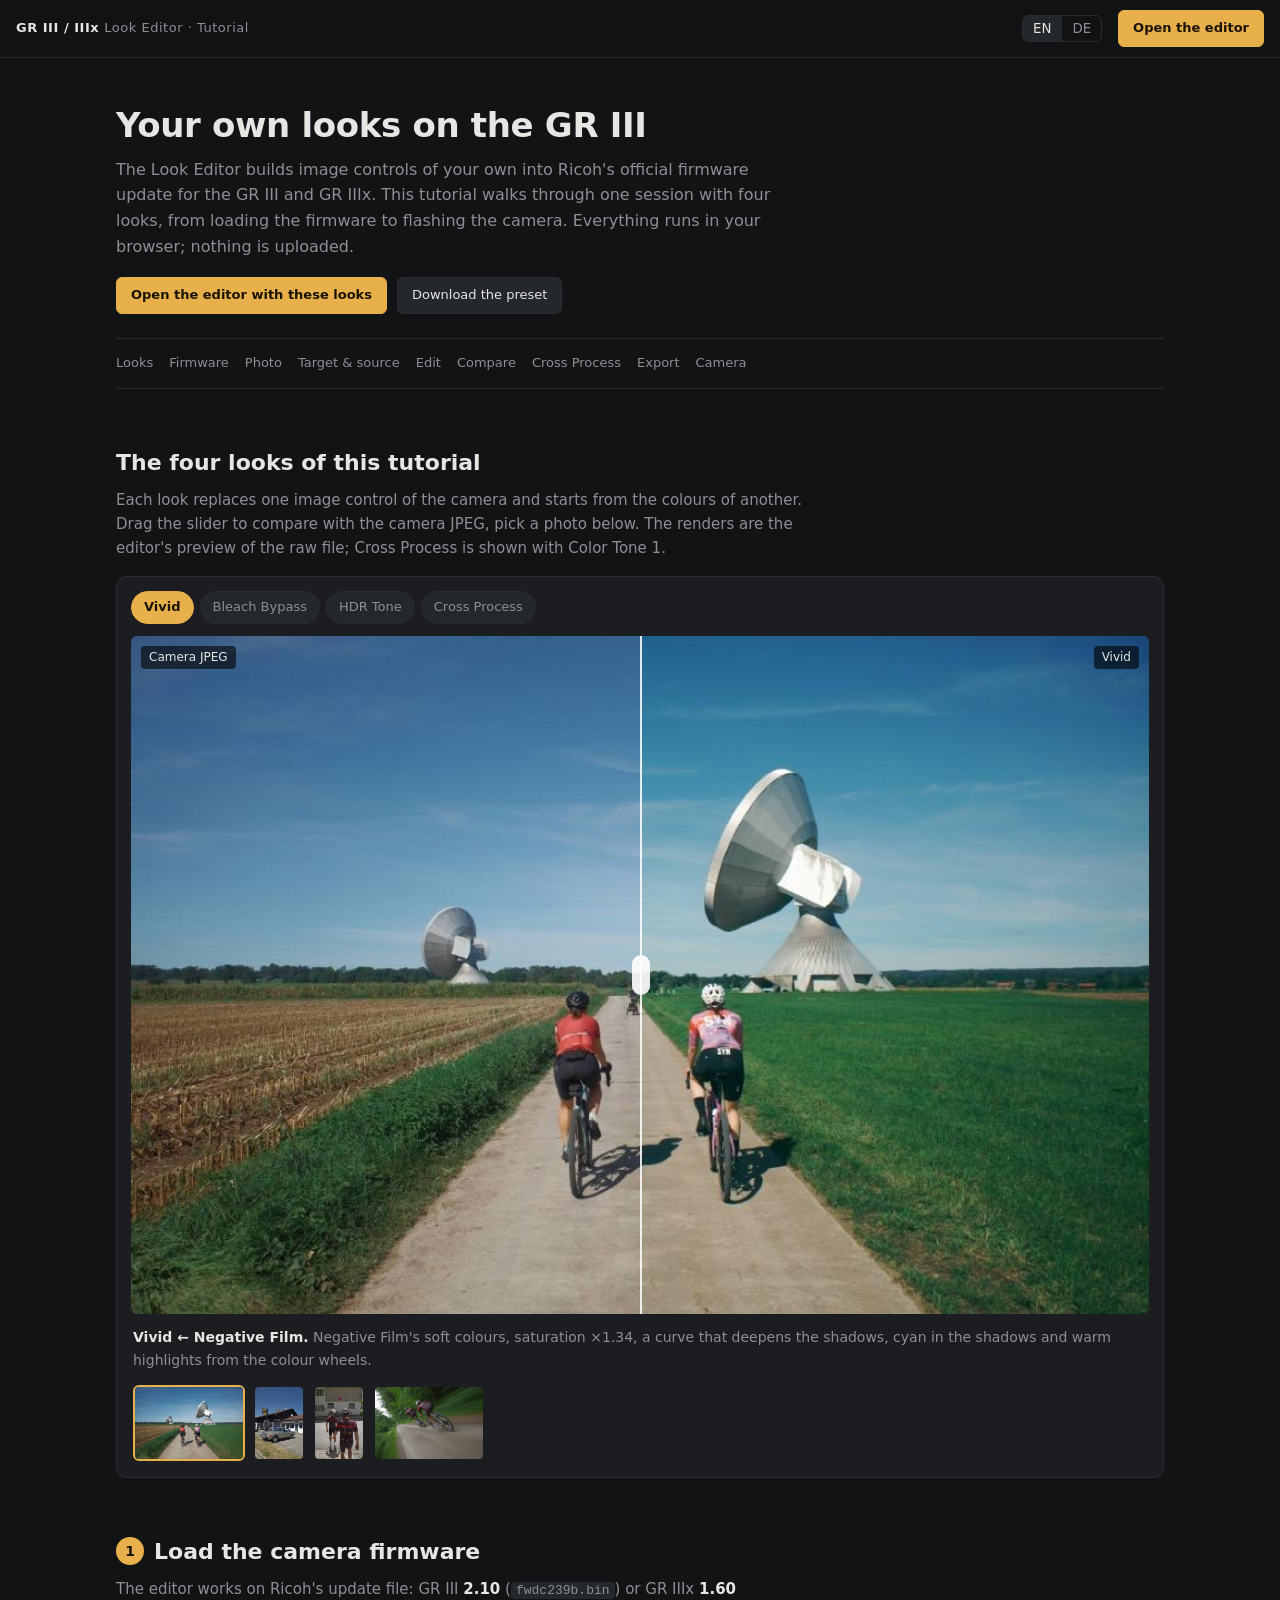
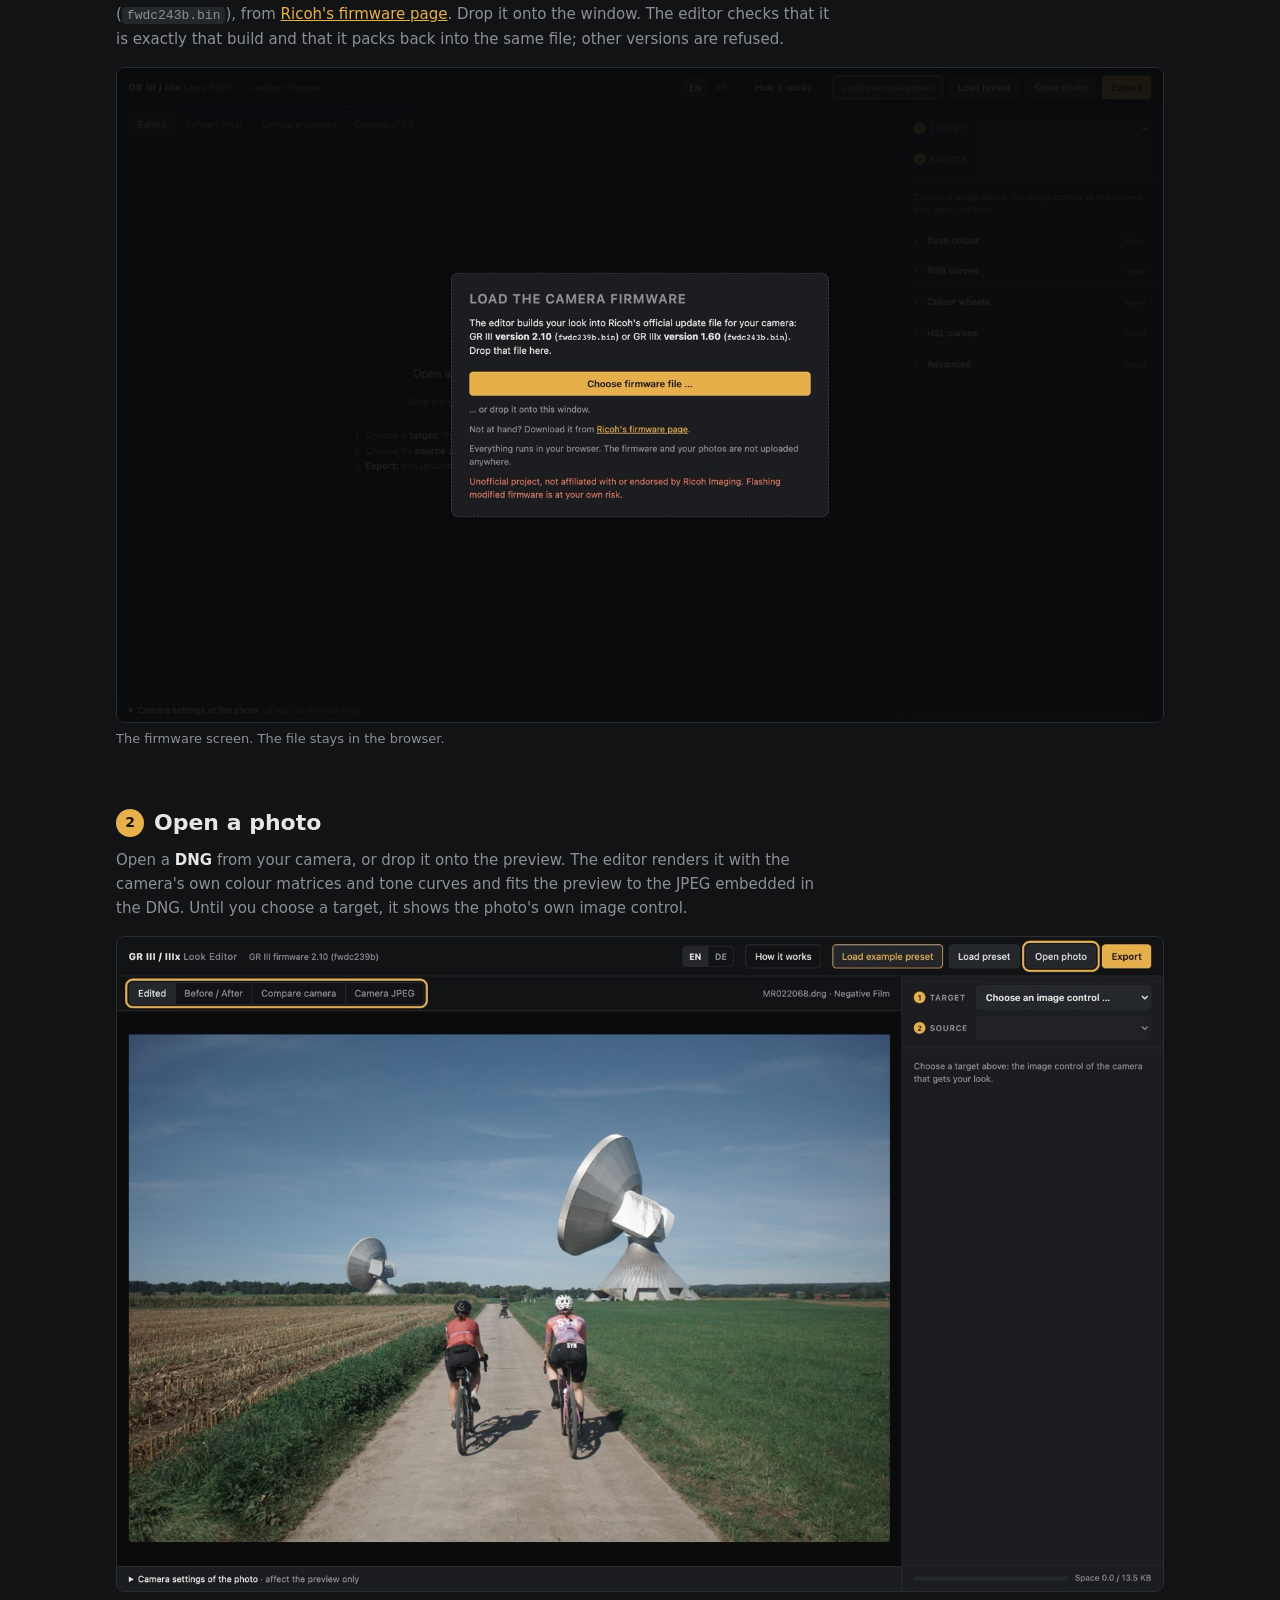
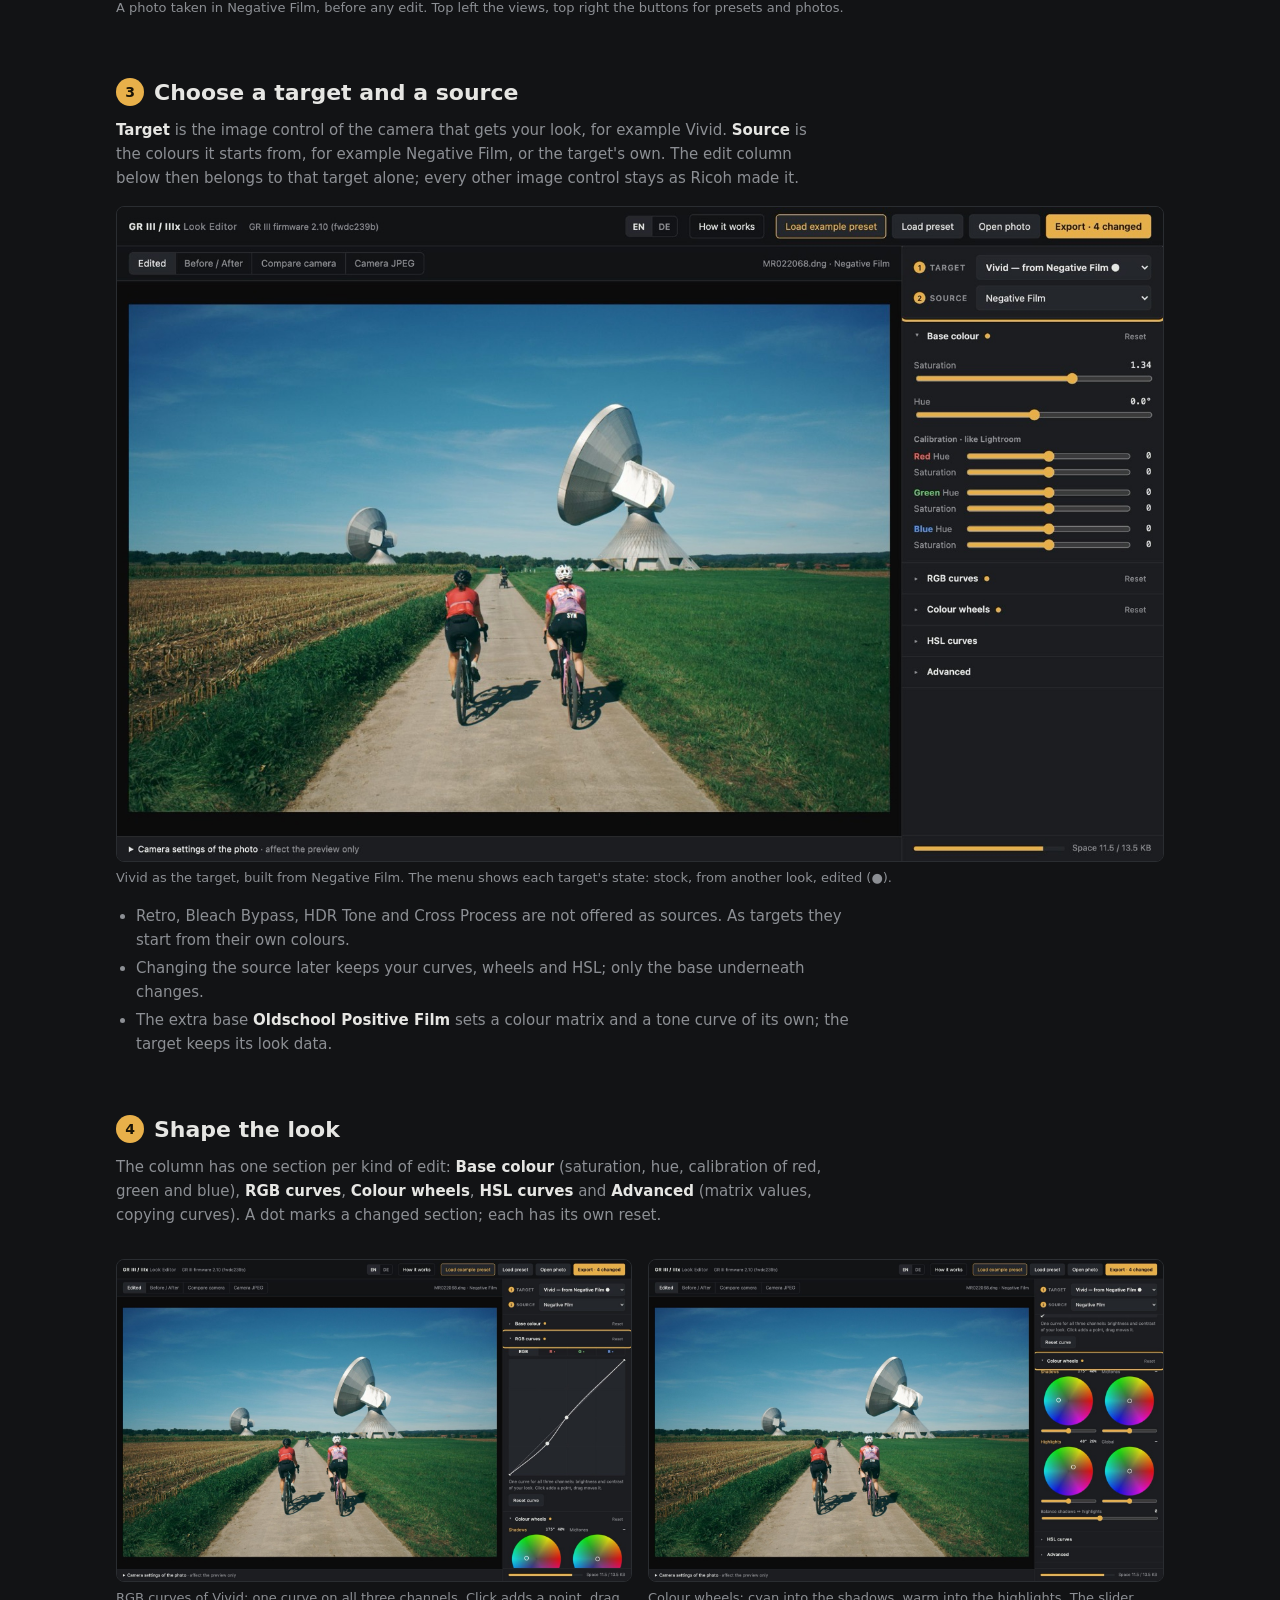
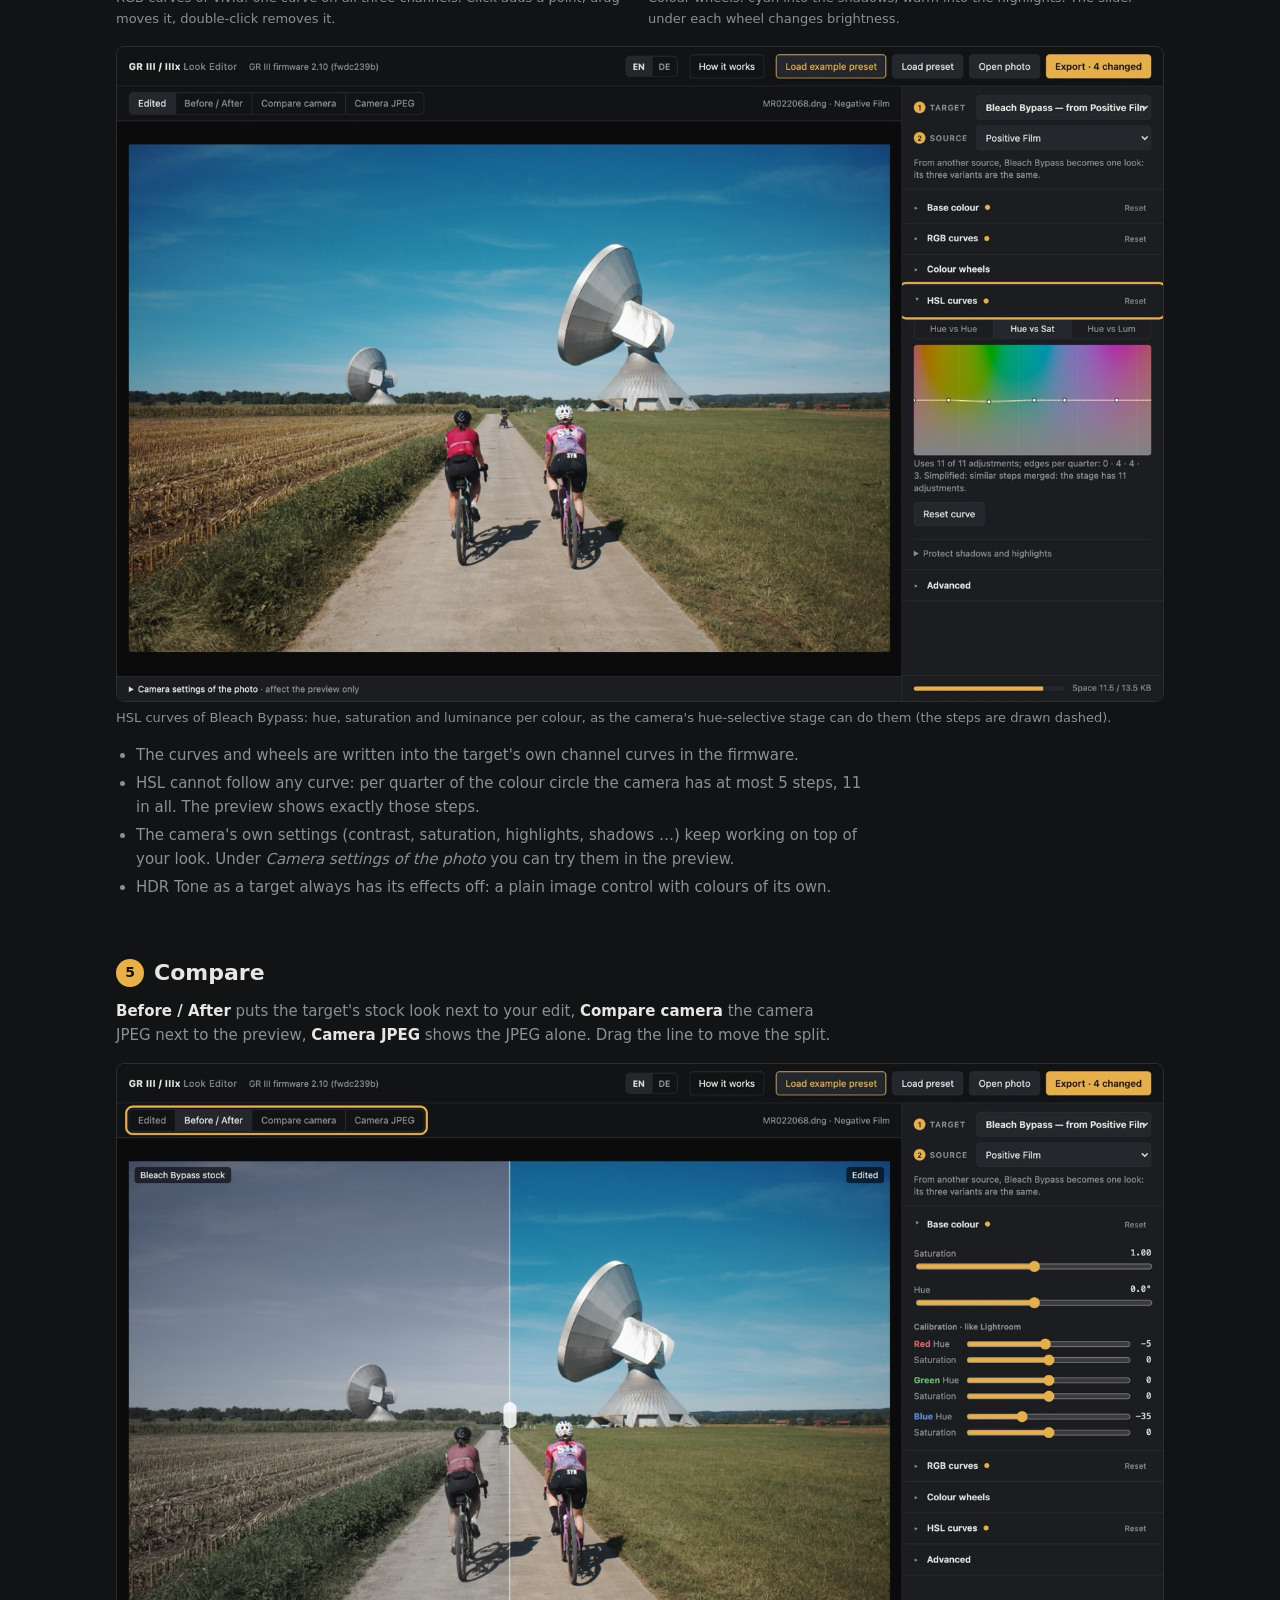
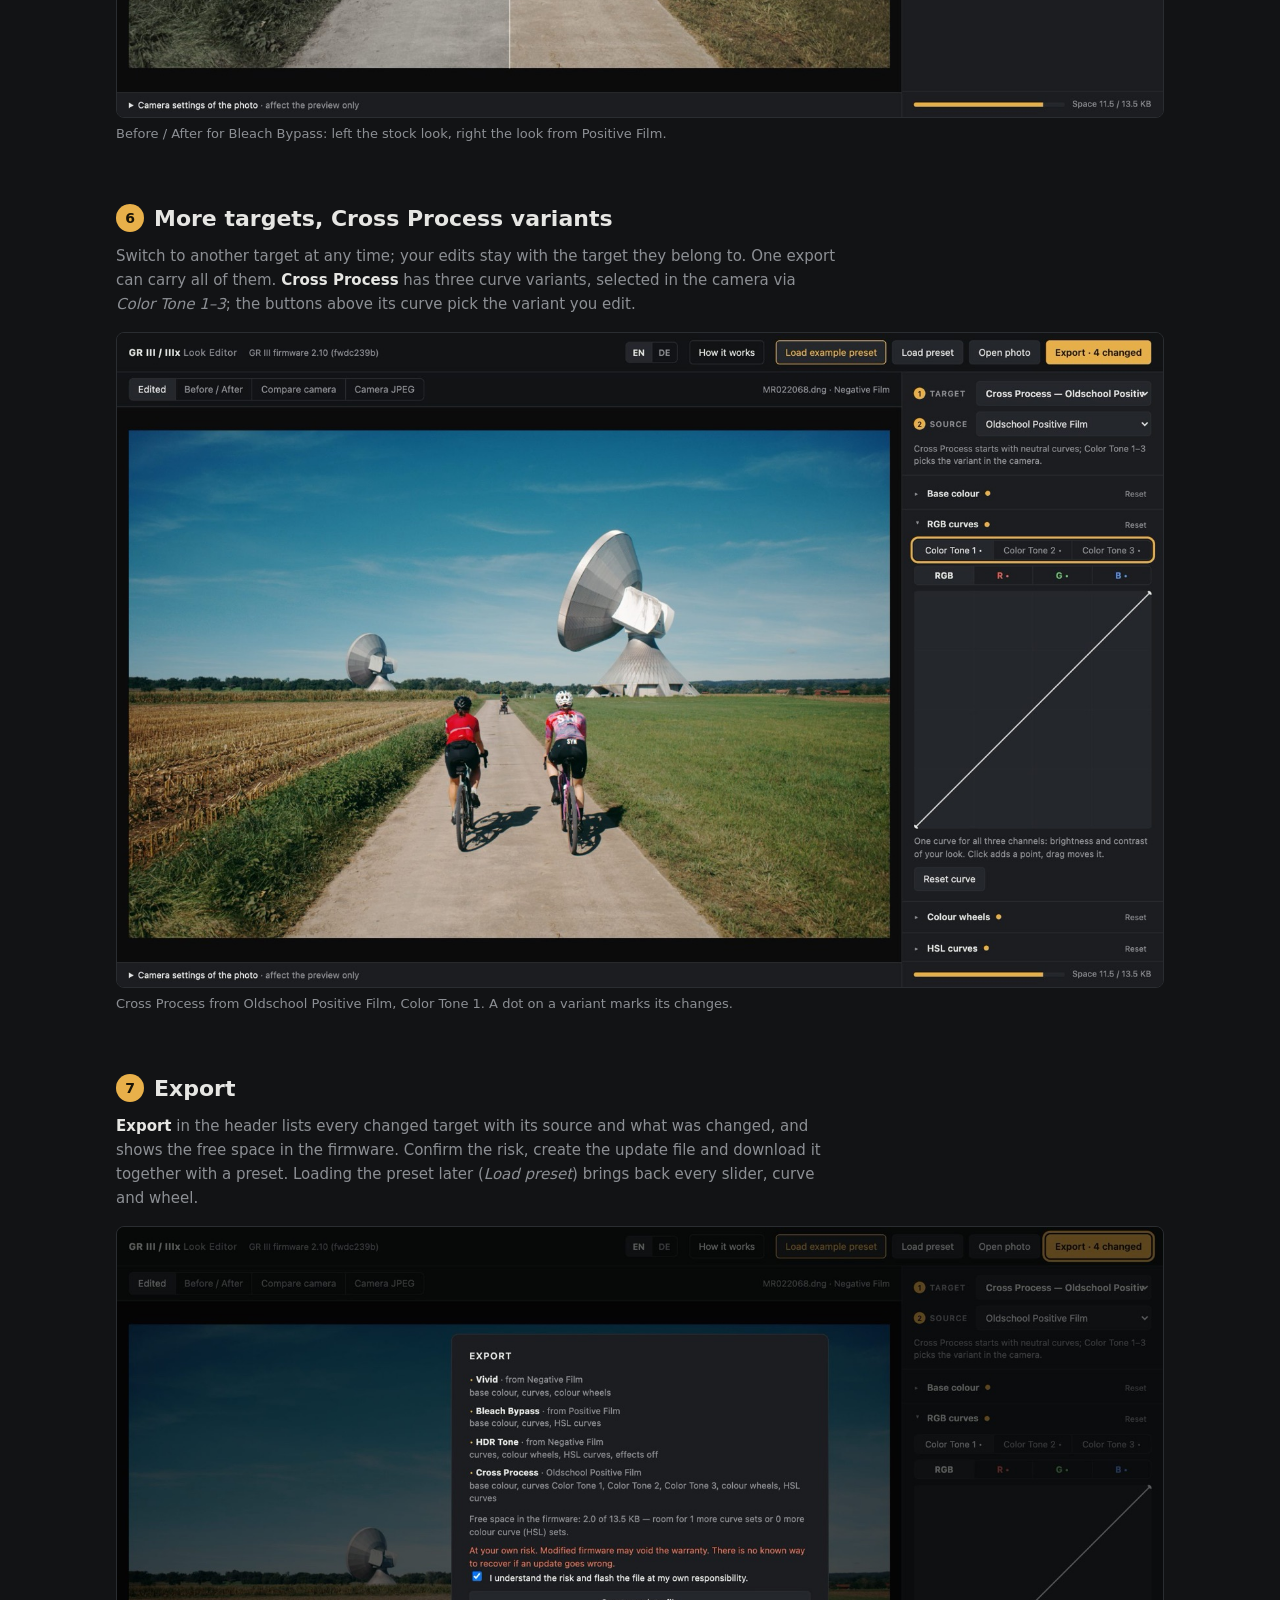
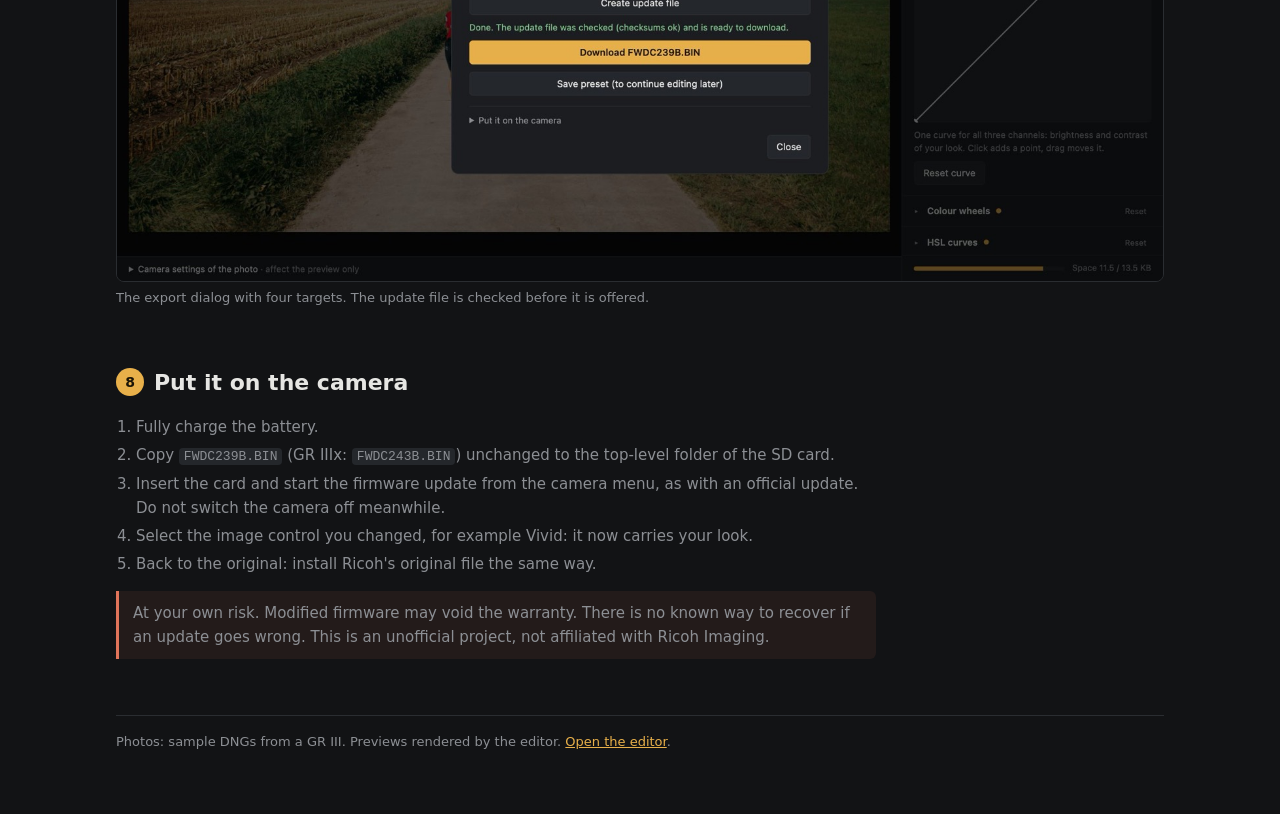
==== commit 4636abd8: "Tutorial: four gallery photos, a split that does not flicker The look on top is cut by width instead" ====
--- a/editor/static/tutorial.html
+++ b/editor/static/tutorial.html
@@ -51,9 +51,12 @@
 .looks button { background: var(--field); color: var(--muted); border: 1px solid var(--line); border-radius: 999px;
   padding: 5px 12px; font: inherit; font-size: 13px; cursor: pointer; }
 .looks button.on { color: #1a1407; background: var(--accent); border-color: var(--accent); font-weight: 600; }
-.compare { position: relative; margin: 0 auto; background: #0b0b0c; border-radius: 6px; overflow: hidden; user-select: none; touch-action: none; }
-.compare img { display: block; width: 100%; height: auto; }
-.compare .top { position: absolute; inset: 0; clip-path: inset(0 0 0 var(--cut, 50%)); }
+.compare { position: relative; margin: 0 auto; background: #0b0b0c; border-radius: 6px; overflow: hidden; cursor: ew-resize;
+  -webkit-user-select: none; user-select: none; -webkit-touch-callout: none; -webkit-tap-highlight-color: transparent; touch-action: none; }
+.compare img { display: block; width: 100%; height: auto; pointer-events: none; -webkit-user-drag: none; }
+
+.compare .top { position: absolute; top: 0; bottom: 0; right: 0; width: calc(100% - var(--cut, 50%)); overflow: hidden; }
+.compare .top img { position: absolute; top: 0; right: 0; width: var(--w, 100%); max-width: none; height: 100%; }
 .compare .bar { position: absolute; top: 0; bottom: 0; left: var(--cut, 50%); width: 0; border-left: 2px solid rgba(255,255,255,.85); cursor: ew-resize; }
 .compare .bar::after { content: ""; position: absolute; top: 50%; left: -10px; width: 18px; height: 40px; margin-top: -20px; border-radius: 9px; background: rgba(255,255,255,.9); }
 .compare .tag { position: absolute; top: 10px; padding: 2px 8px; border-radius: 4px; background: rgba(0,0,0,.6); font-size: 12px; pointer-events: none; }
@@ -116,8 +119,8 @@
     <div class="viewer">
       <div class="looks" id="look-tabs"></div>
       <div class="compare" id="compare">
-        <img id="img-base" alt="">
-        <div class="top"><img id="img-look" alt=""></div>
+        <img id="img-base" alt="" draggable="false">
+        <div class="top"><img id="img-look" alt="" draggable="false"></div>
         <div class="bar" id="bar"></div>
         <span class="tag l" data-t="camera_jpeg">Camera JPEG</span><span class="tag r" id="tag-look"></span>
       </div>
@@ -313,7 +316,7 @@
 let LANG = (() => { try { const l = localStorage.getItem("lang"); if (T[l]) return l; } catch {} return "en"; })();
 const t = (k) => T[LANG][k] ?? T.en[k] ?? k;
 
-const PHOTOS = ["MR022068", "MR019241", "MR020180", "MR021687", "MR022009", "MR022069", "MR022070"];
+const PHOTOS = ["MR022068", "MR019241", "MR022069", "MR022070"];
 const LOOKS = ["Vivid", "BleechBypass_GR", "HdrCuisine", "CrossProcess"];
 const TOC = [["looks", "toc_looks"], ["s1", "toc_1"], ["s2", "toc_2"], ["s3", "toc_3"], ["s4", "toc_4"], ["s5", "toc_5"], ["s6", "toc_6"], ["s7", "toc_7"], ["s8", "toc_8"]];
 const view = { photo: PHOTOS[0], look: LOOKS[0] };
@@ -329,6 +332,7 @@
   $("look-tabs").innerHTML = LOOKS.map((l) => `<button type="button" data-look="${l}" class="${l === view.look ? "on" : ""}">${t("look_" + l)}</button>`).join("");
   for (const b of $("look-tabs").children) b.onclick = () => { view.look = b.dataset.look; render(); };
   $("img-base").src = img(view.photo, "camera");
+  preload(view.photo);
   $("img-look").src = img(view.photo, view.look);
   $("tag-look").textContent = t("look_" + view.look);
   $("look-desc").innerHTML = t("desc_" + view.look);
@@ -337,7 +341,15 @@
 
 $("thumbs").innerHTML = PHOTOS.map((p) => `<button type="button" data-photo="${p}"><img src="${img(p, "camera")}" alt="${p}" loading="lazy"></button>`).join("");
 for (const b of $("thumbs").children) b.onclick = () => { view.photo = b.dataset.photo; render(); };
-$("img-base").onload = () => $("compare").classList.toggle("portrait", $("img-base").naturalHeight > $("img-base").naturalWidth);
+// the look on top, cut from the left; its image keeps the full width so it lines up
+const fit = () => $("compare").style.setProperty("--w", `${$("compare").clientWidth}px`);
+$("img-base").onload = () => {
+  $("compare").classList.toggle("portrait", $("img-base").naturalHeight > $("img-base").naturalWidth);
+  fit();
+};
+new ResizeObserver(fit).observe($("compare"));
+// every look of the shown photo in the cache, so switching does not flash
+const preload = (p) => LOOKS.forEach((l) => { new Image().src = img(p, l); });
 
 // the split between camera JPEG (left) and look (right)
 const cmp = $("compare");
@@ -346,7 +358,8 @@
   const r = cmp.getBoundingClientRect();
   cmp.style.setProperty("--cut", `${Math.max(0, Math.min(100, (100 * (e.clientX - r.left)) / r.width))}%`);
 };
-cmp.addEventListener("pointerdown", (e) => { drag = true; cmp.setPointerCapture(e.pointerId); setCut(e); });
+cmp.addEventListener("pointerdown", (e) => { e.preventDefault(); drag = true; cmp.setPointerCapture(e.pointerId); setCut(e); });
+cmp.addEventListener("dragstart", (e) => e.preventDefault());
 cmp.addEventListener("pointermove", (e) => drag && setCut(e));
 cmp.addEventListener("pointerup", () => { drag = false; });
 
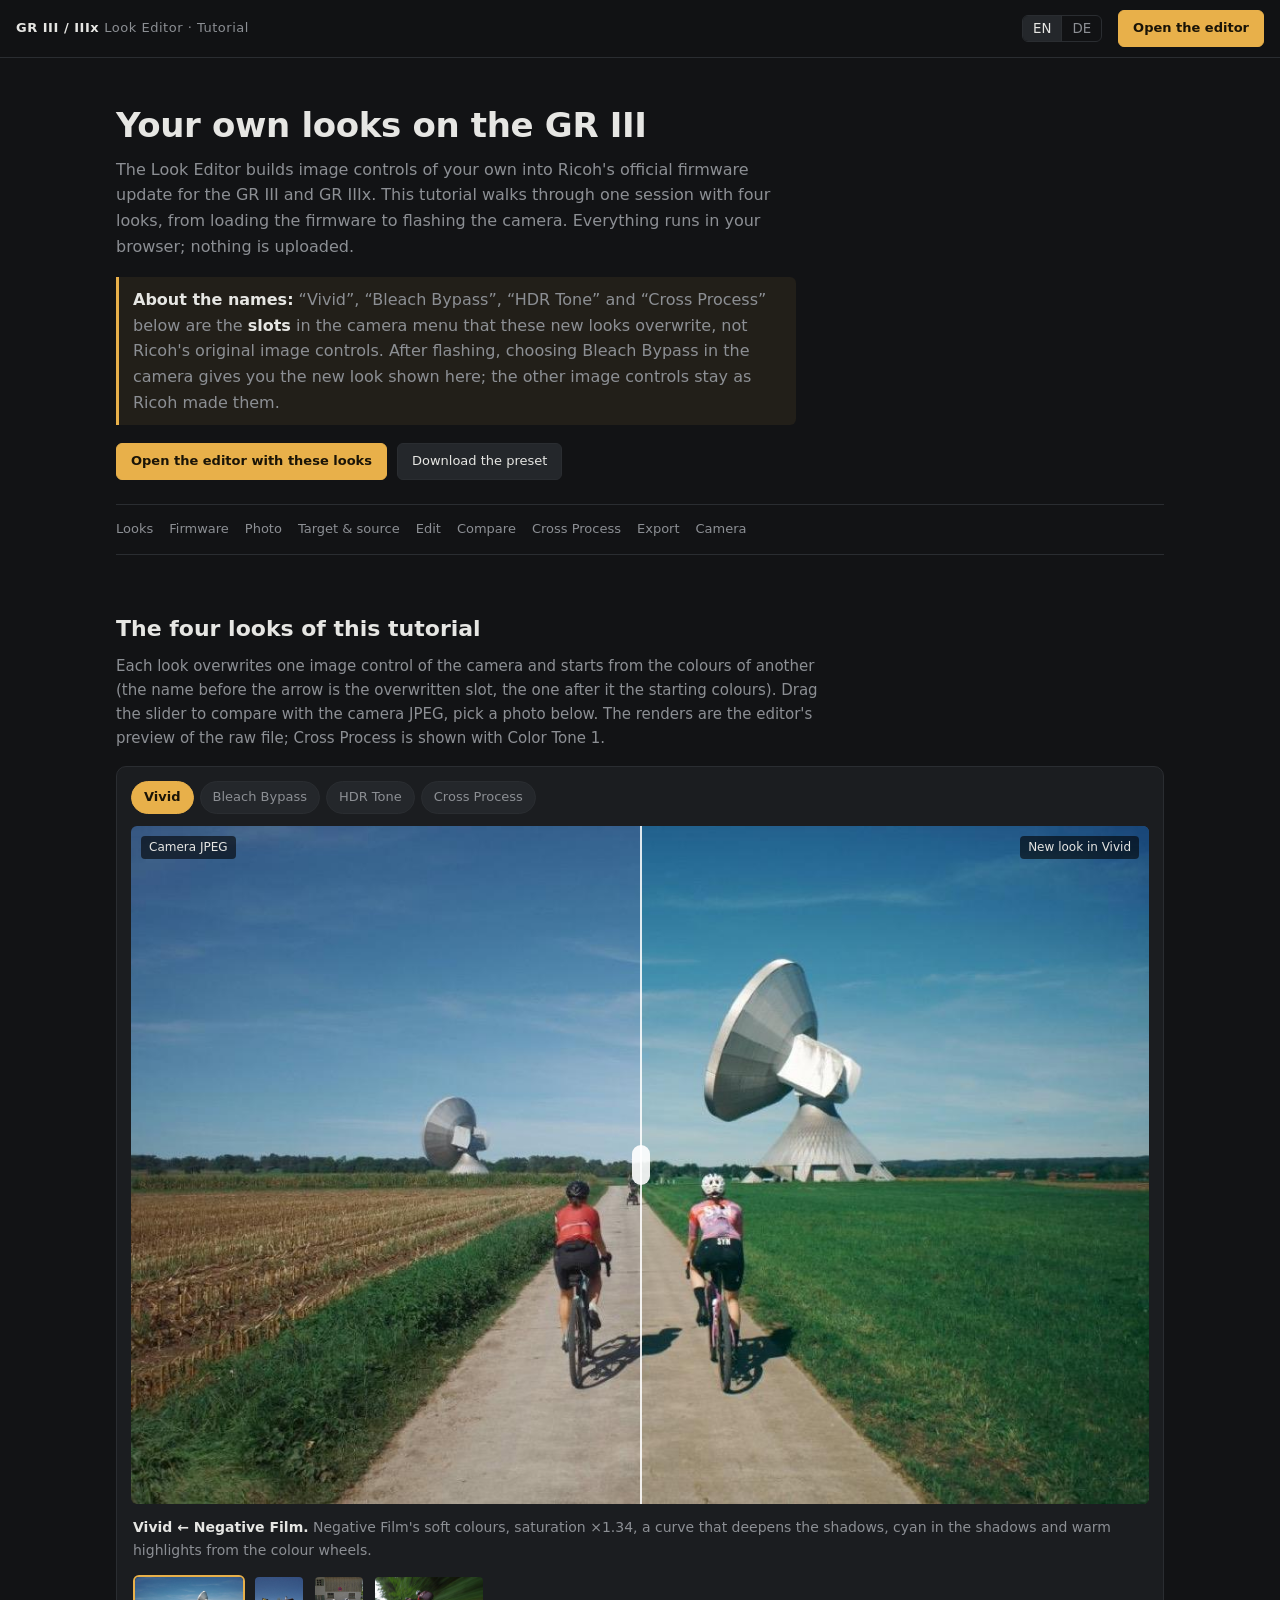
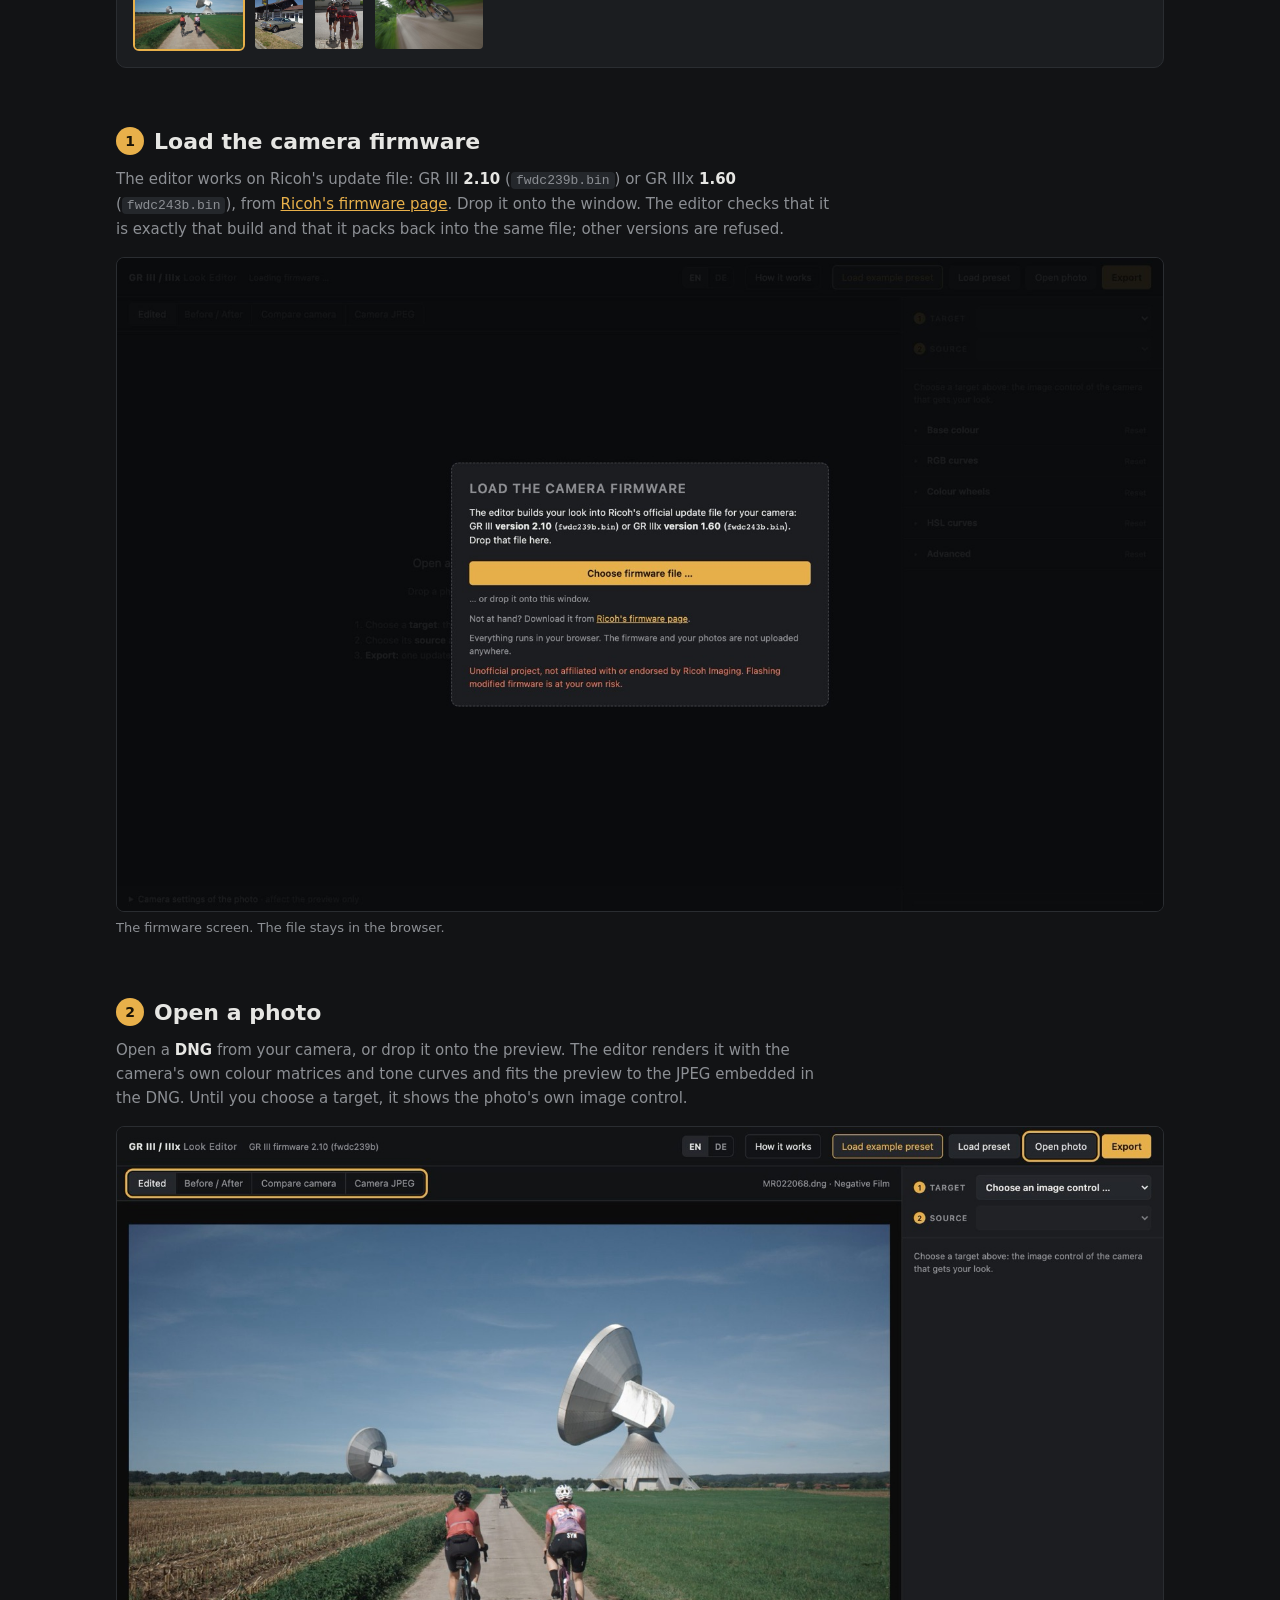
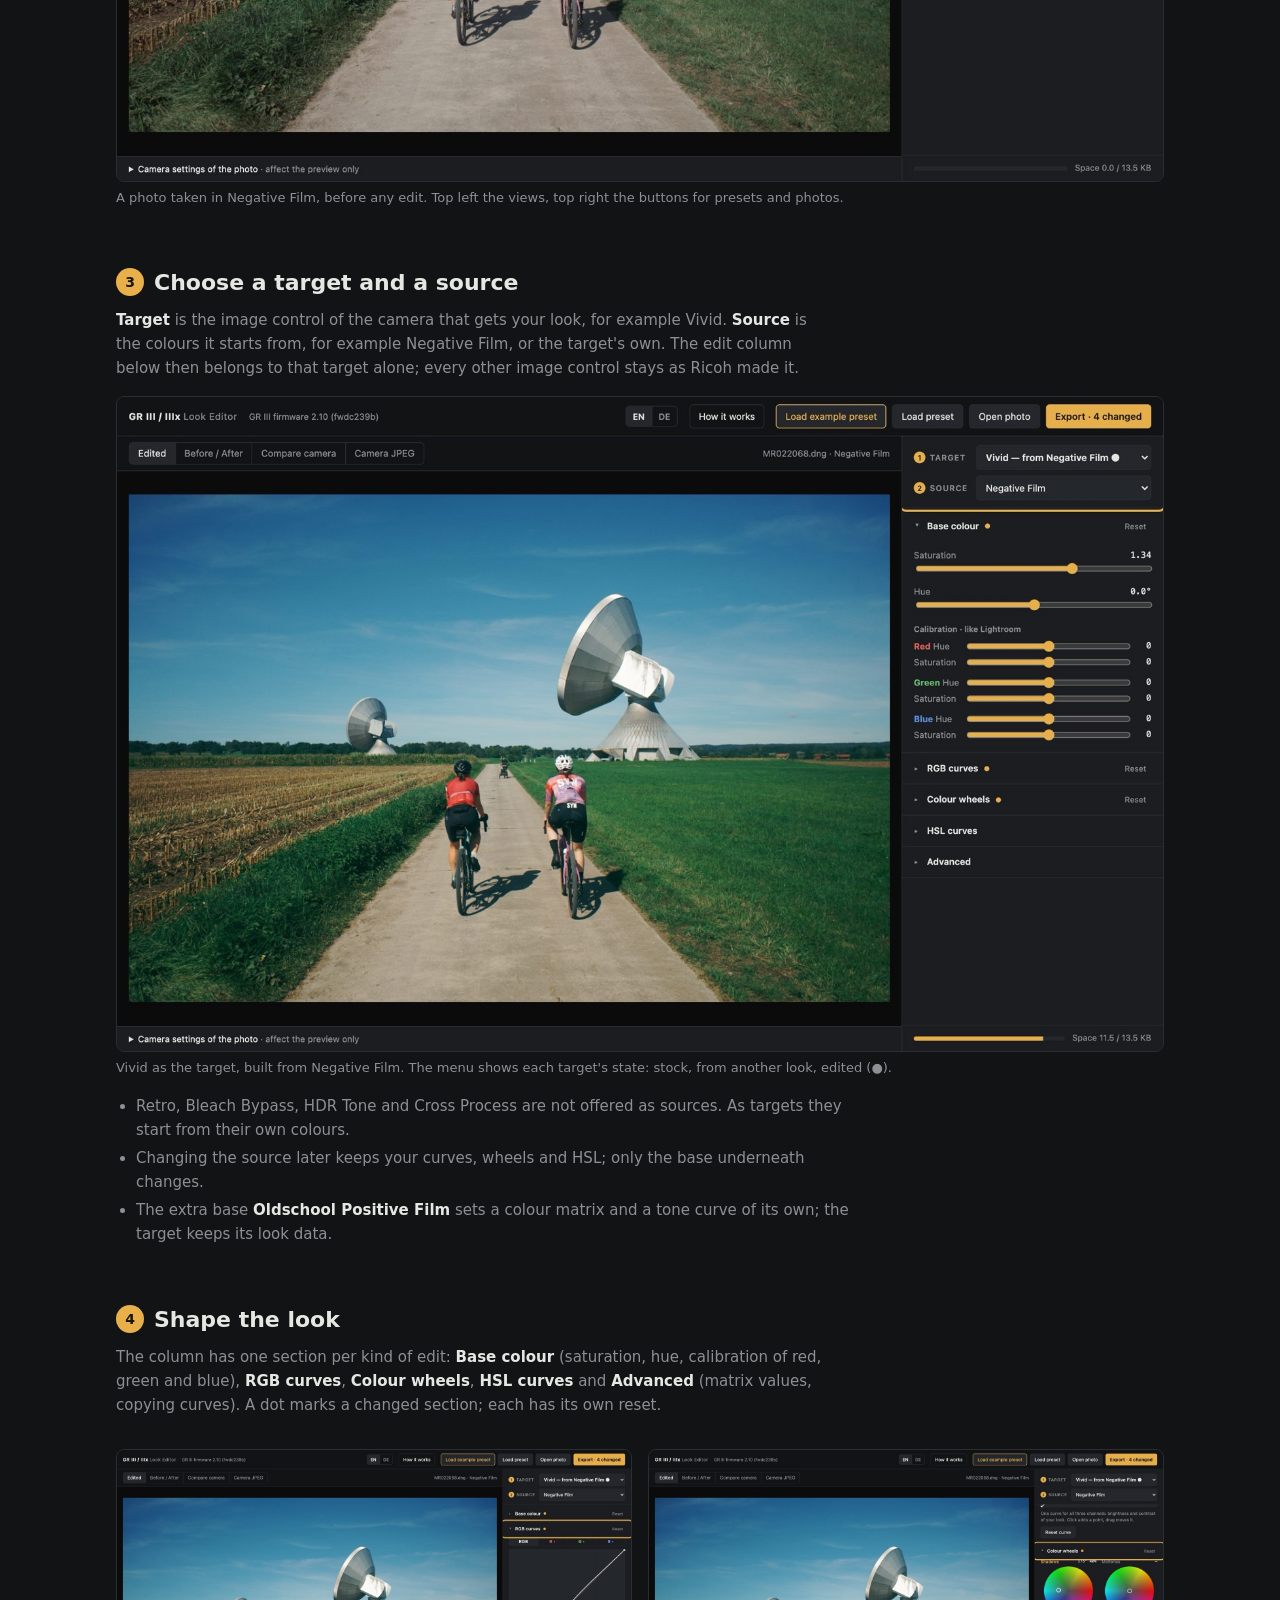
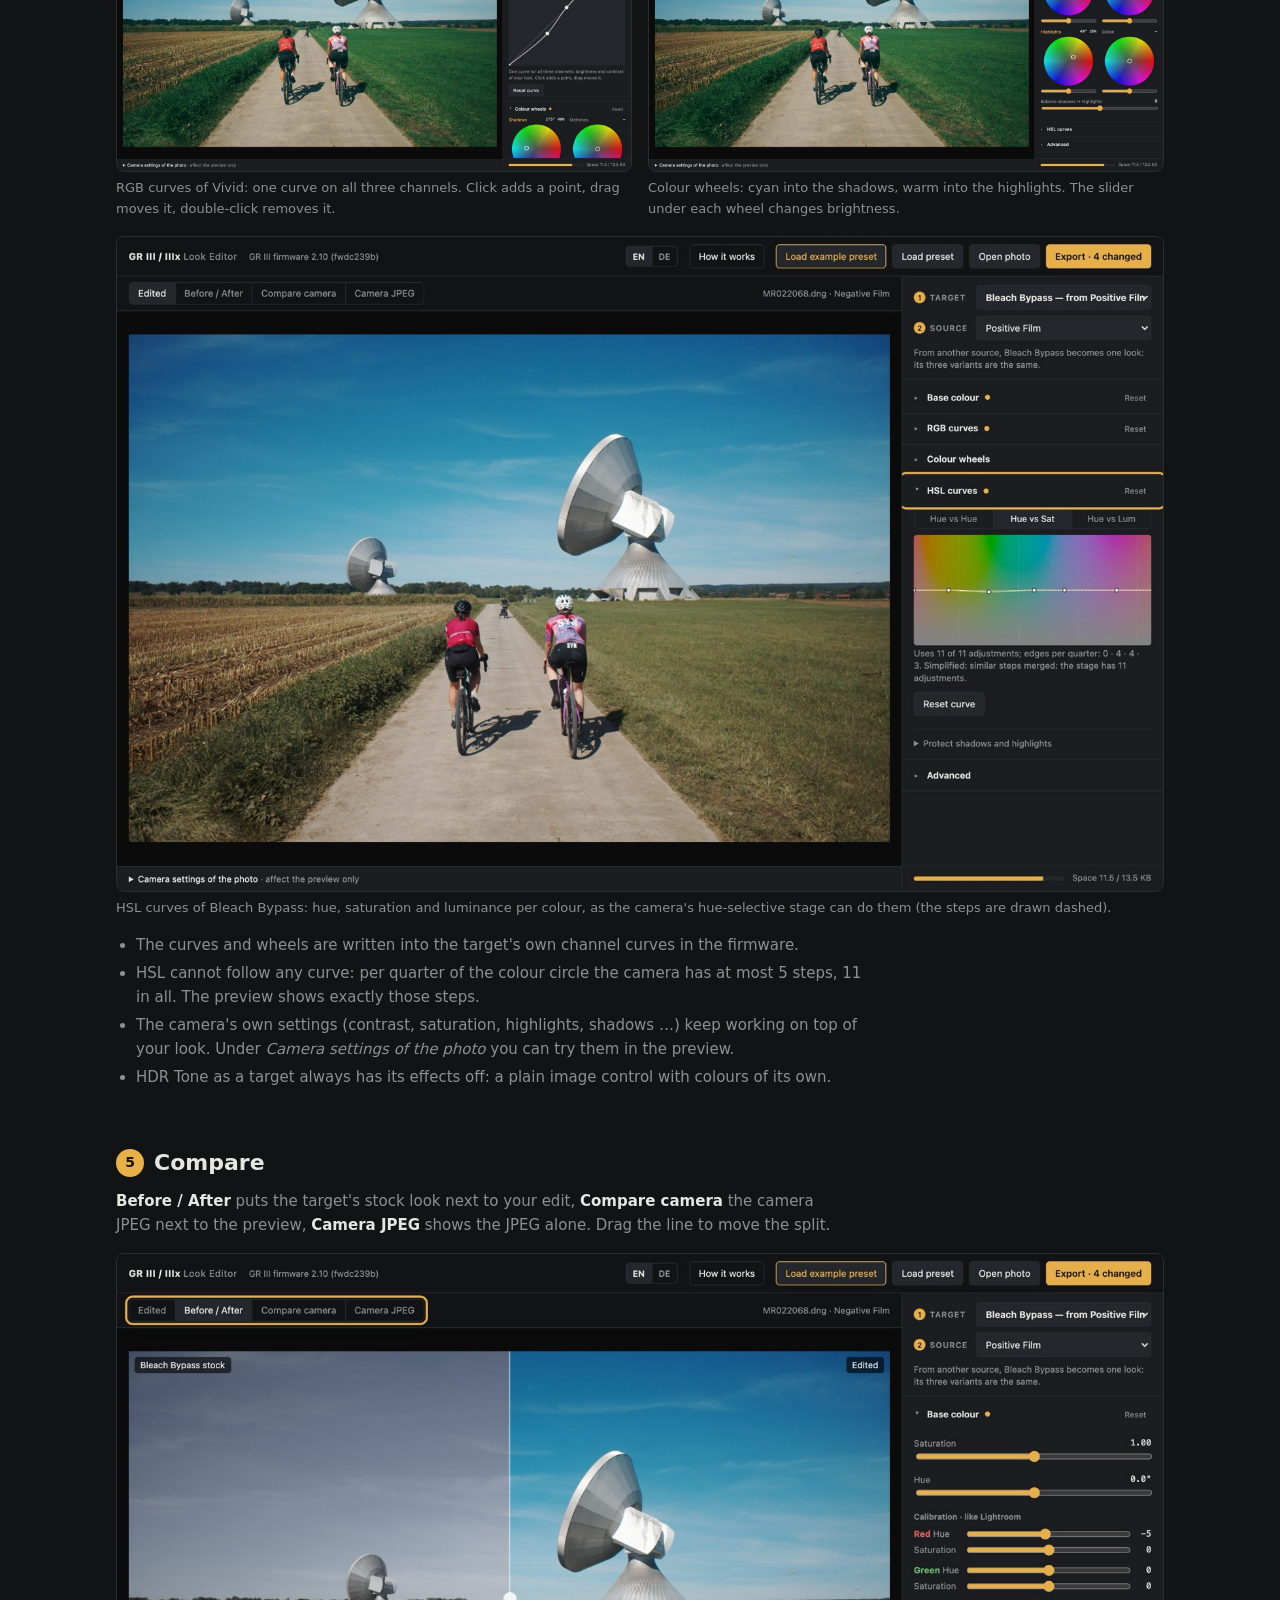
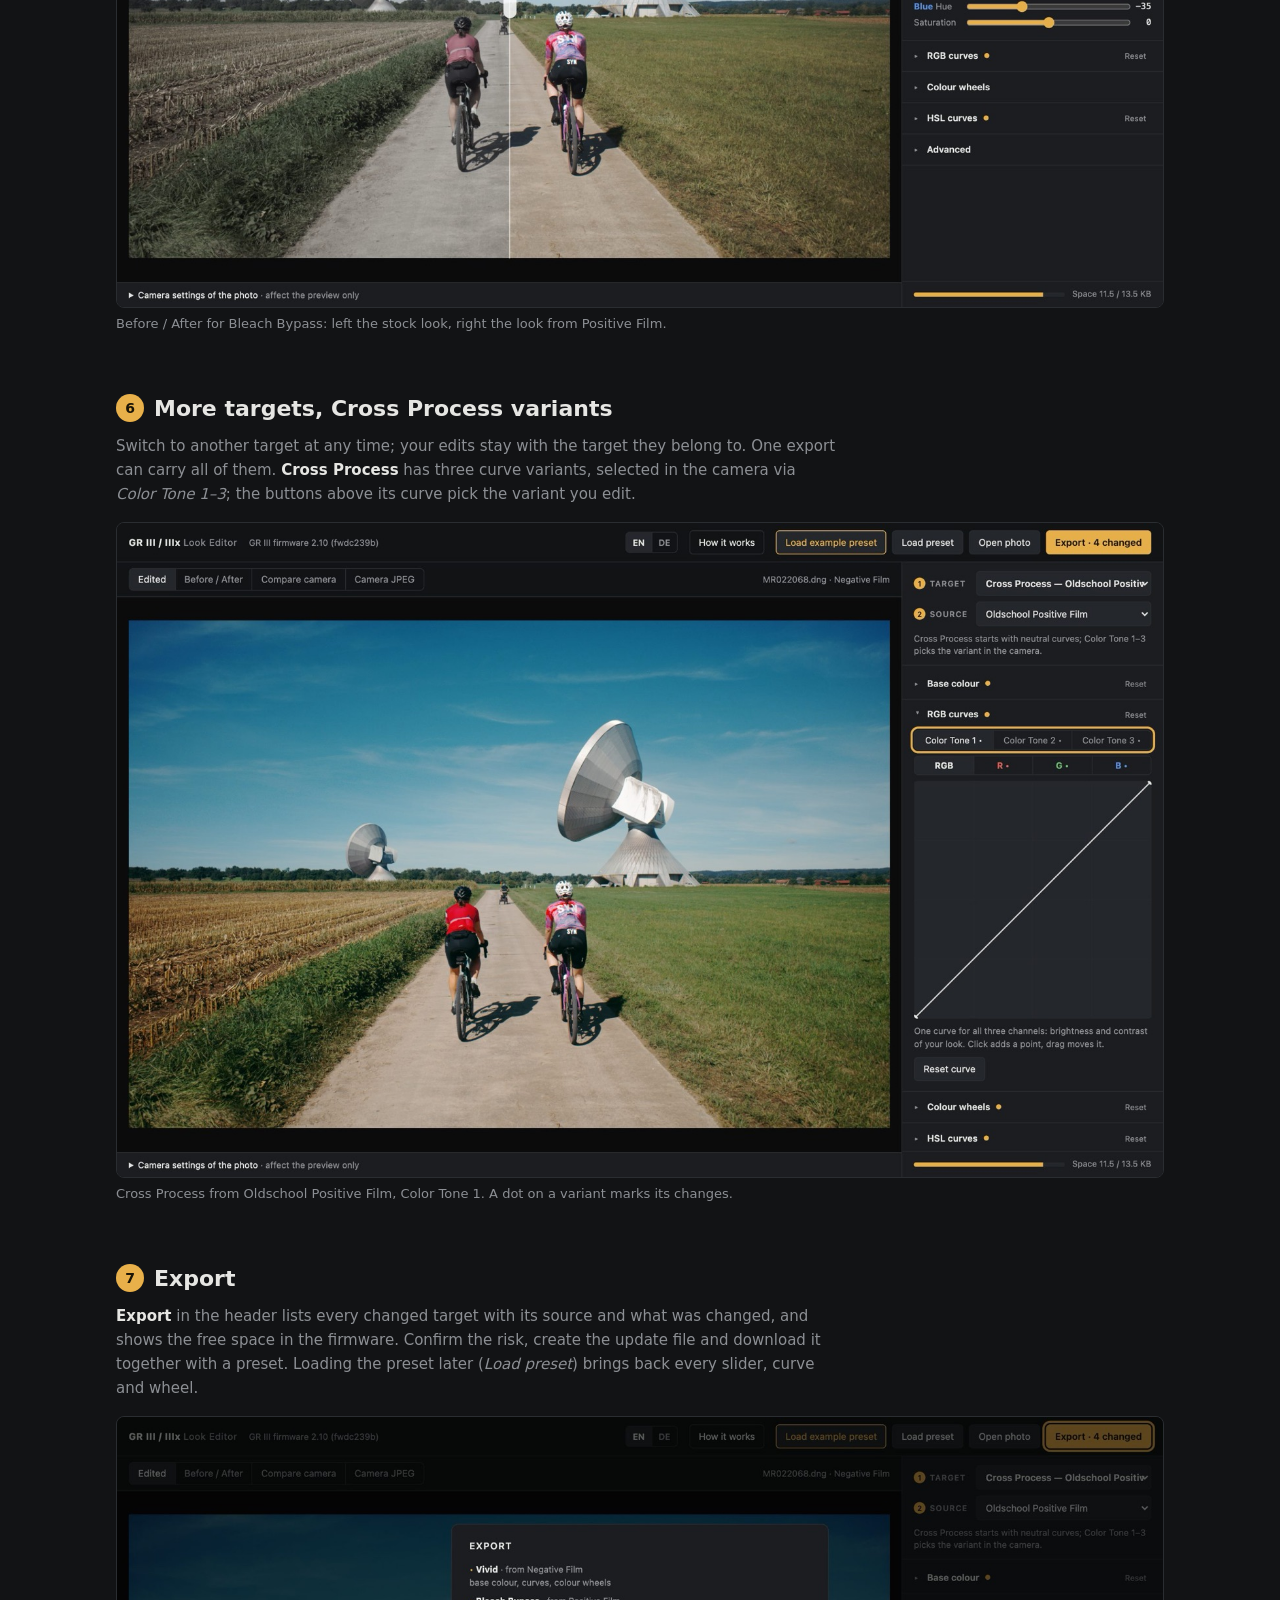
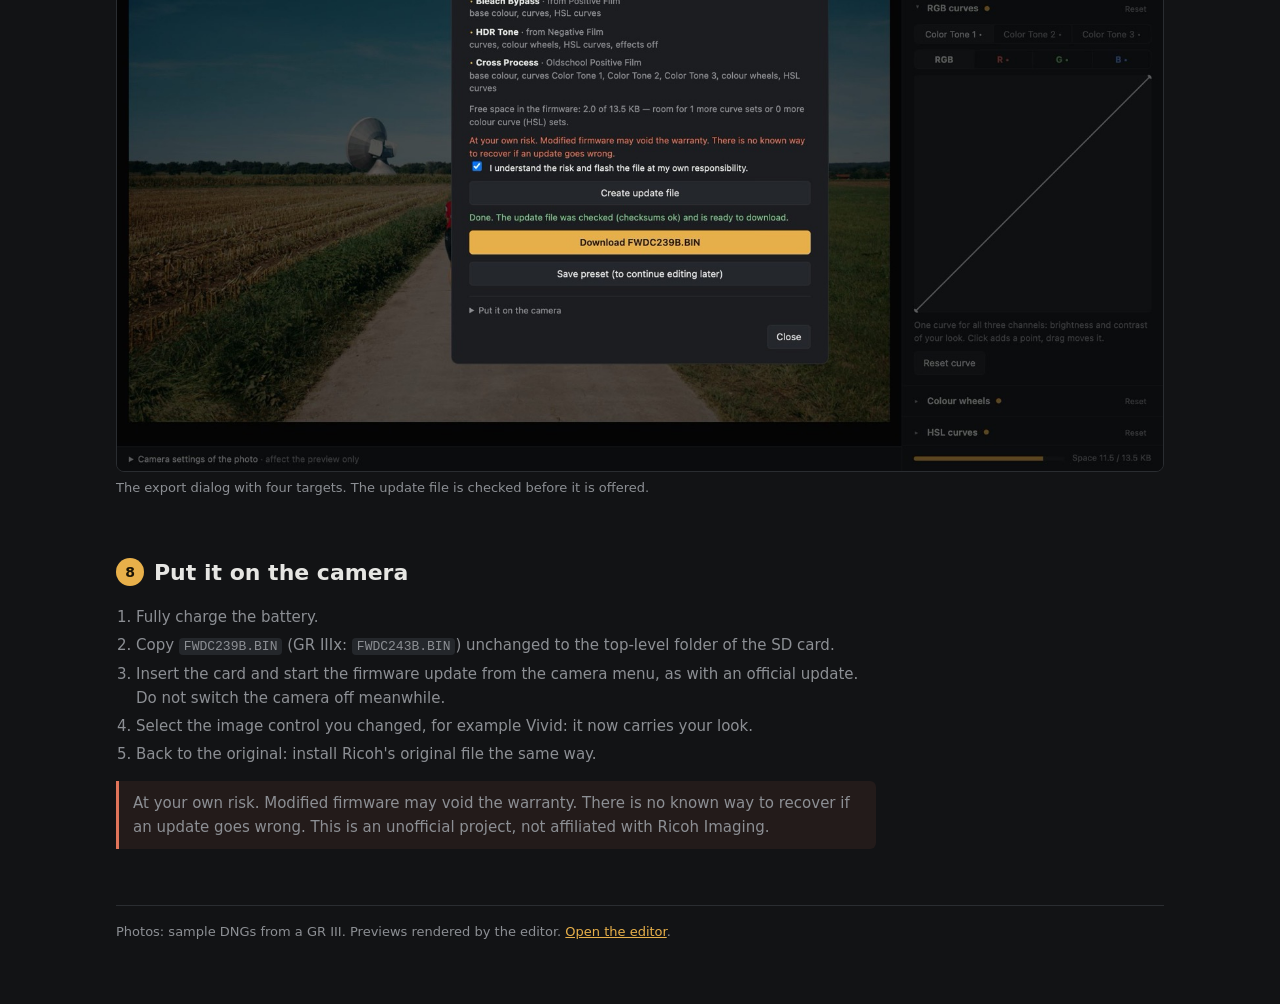
==== commit 0a2c4f62: "Tutorial: say up front that the look names are the overwritten slots Co-Authored-By: Claude Opus 5.5" ====
--- a/editor/static/tutorial.html
+++ b/editor/static/tutorial.html
@@ -105,6 +105,7 @@
   <section class="hero">
     <h1 data-t="title">Your own looks on the GR III</h1>
     <p data-t-html="intro"></p>
+    <p class="note" data-t-html="slots"></p>
     <div class="row">
       <a class="btn primary" href="index.html?preset=tutorial" data-t="try_preset">Open the editor with these looks</a>
       <a class="btn" href="presets/tutorial.looks.json" download="tutorial.looks.json" data-t="dl_preset">Download the preset</a>
@@ -212,7 +213,9 @@
     intro: "The Look Editor builds image controls of your own into Ricoh's official firmware update for the GR III and GR IIIx. This tutorial walks through one session with four looks, from loading the firmware to flashing the camera. Everything runs in your browser; nothing is uploaded.",
     try_preset: "Open the editor with these looks", dl_preset: "Download the preset",
     looks_h: "The four looks of this tutorial",
-    looks_lead: "Each look replaces one image control of the camera and starts from the colours of another. Drag the slider to compare with the camera JPEG, pick a photo below. The renders are the editor's preview of the raw file; Cross Process is shown with Color Tone 1.",
+    slots: "<b>About the names:</b> “Vivid”, “Bleach Bypass”, “HDR Tone” and “Cross Process” below are the <b>slots</b> in the camera menu that these new looks overwrite, not Ricoh's original image controls. After flashing, choosing Bleach Bypass in the camera gives you the new look shown here; the other image controls stay as Ricoh made them.",
+    new_in: "New look in {look}",
+    looks_lead: "Each look overwrites one image control of the camera and starts from the colours of another (the name before the arrow is the overwritten slot, the one after it the starting colours). Drag the slider to compare with the camera JPEG, pick a photo below. The renders are the editor's preview of the raw file; Cross Process is shown with Color Tone 1.",
     camera_jpeg: "Camera JPEG",
     look_Vivid: "Vivid", look_BleechBypass_GR: "Bleach Bypass", look_HdrCuisine: "HDR Tone", look_CrossProcess: "Cross Process",
     desc_Vivid: "<b>Vivid ← Negative Film.</b> Negative Film's soft colours, saturation ×1.34, a curve that deepens the shadows, cyan in the shadows and warm highlights from the colour wheels.",
@@ -265,7 +268,9 @@
     intro: "Der Look-Editor baut eigene Bildstile in Ricohs offizielles Firmware-Update für GR III und GR IIIx ein. Dieses Tutorial zeigt eine Sitzung mit vier Looks, vom Laden der Firmware bis zum Aufspielen auf die Kamera. Alles läuft in deinem Browser, nichts wird hochgeladen.",
     try_preset: "Editor mit diesen Looks öffnen", dl_preset: "Preset herunterladen",
     looks_h: "Die vier Looks dieses Tutorials",
-    looks_lead: "Jeder Look ersetzt einen Bildstil der Kamera und startet mit den Farben eines anderen. Zieh den Regler für den Vergleich mit dem Kamera-JPEG, wähl unten ein Foto. Die Bilder sind die Vorschau des Editors aus der RAW-Datei; Cross Process ist mit Farbton 1 gezeigt.",
+    slots: "<b>Zu den Namen:</b> „Vivid“, „Bleach Bypass“, „HDR-Ton“ und „Cross Process“ sind hier die <b>Plätze</b> im Kameramenü, die diese neuen Looks überschreiben, nicht Ricohs Original-Bildstile. Nach dem Aufspielen bekommst du bei Bleach Bypass in der Kamera den hier gezeigten neuen Look; die übrigen Bildstile bleiben, wie Ricoh sie gemacht hat.",
+    new_in: "Neuer Look in {look}",
+    looks_lead: "Jeder Look überschreibt einen Bildstil der Kamera und startet mit den Farben eines anderen (vor dem Pfeil der überschriebene Platz, dahinter die Ausgangsfarben). Zieh den Regler für den Vergleich mit dem Kamera-JPEG, wähl unten ein Foto. Die Bilder sind die Vorschau des Editors aus der RAW-Datei; Cross Process ist mit Farbton 1 gezeigt.",
     camera_jpeg: "Kamera-JPEG",
     look_Vivid: "Vivid", look_BleechBypass_GR: "Bleach Bypass", look_HdrCuisine: "HDR-Ton", look_CrossProcess: "Cross Process",
     desc_Vivid: "<b>Vivid ← Negative Film.</b> Die weichen Farben von Negative Film, Sättigung ×1,34, eine Kurve, die die Schatten vertieft, Cyan in den Schatten und warme Lichter aus den Farbrädern.",
@@ -334,7 +339,7 @@
   $("img-base").src = img(view.photo, "camera");
   preload(view.photo);
   $("img-look").src = img(view.photo, view.look);
-  $("tag-look").textContent = t("look_" + view.look);
+  $("tag-look").textContent = t("new_in").replace("{look}", t("look_" + view.look));
   $("look-desc").innerHTML = t("desc_" + view.look);
   for (const b of $("thumbs").children) b.classList.toggle("on", b.dataset.photo === view.photo);
 }
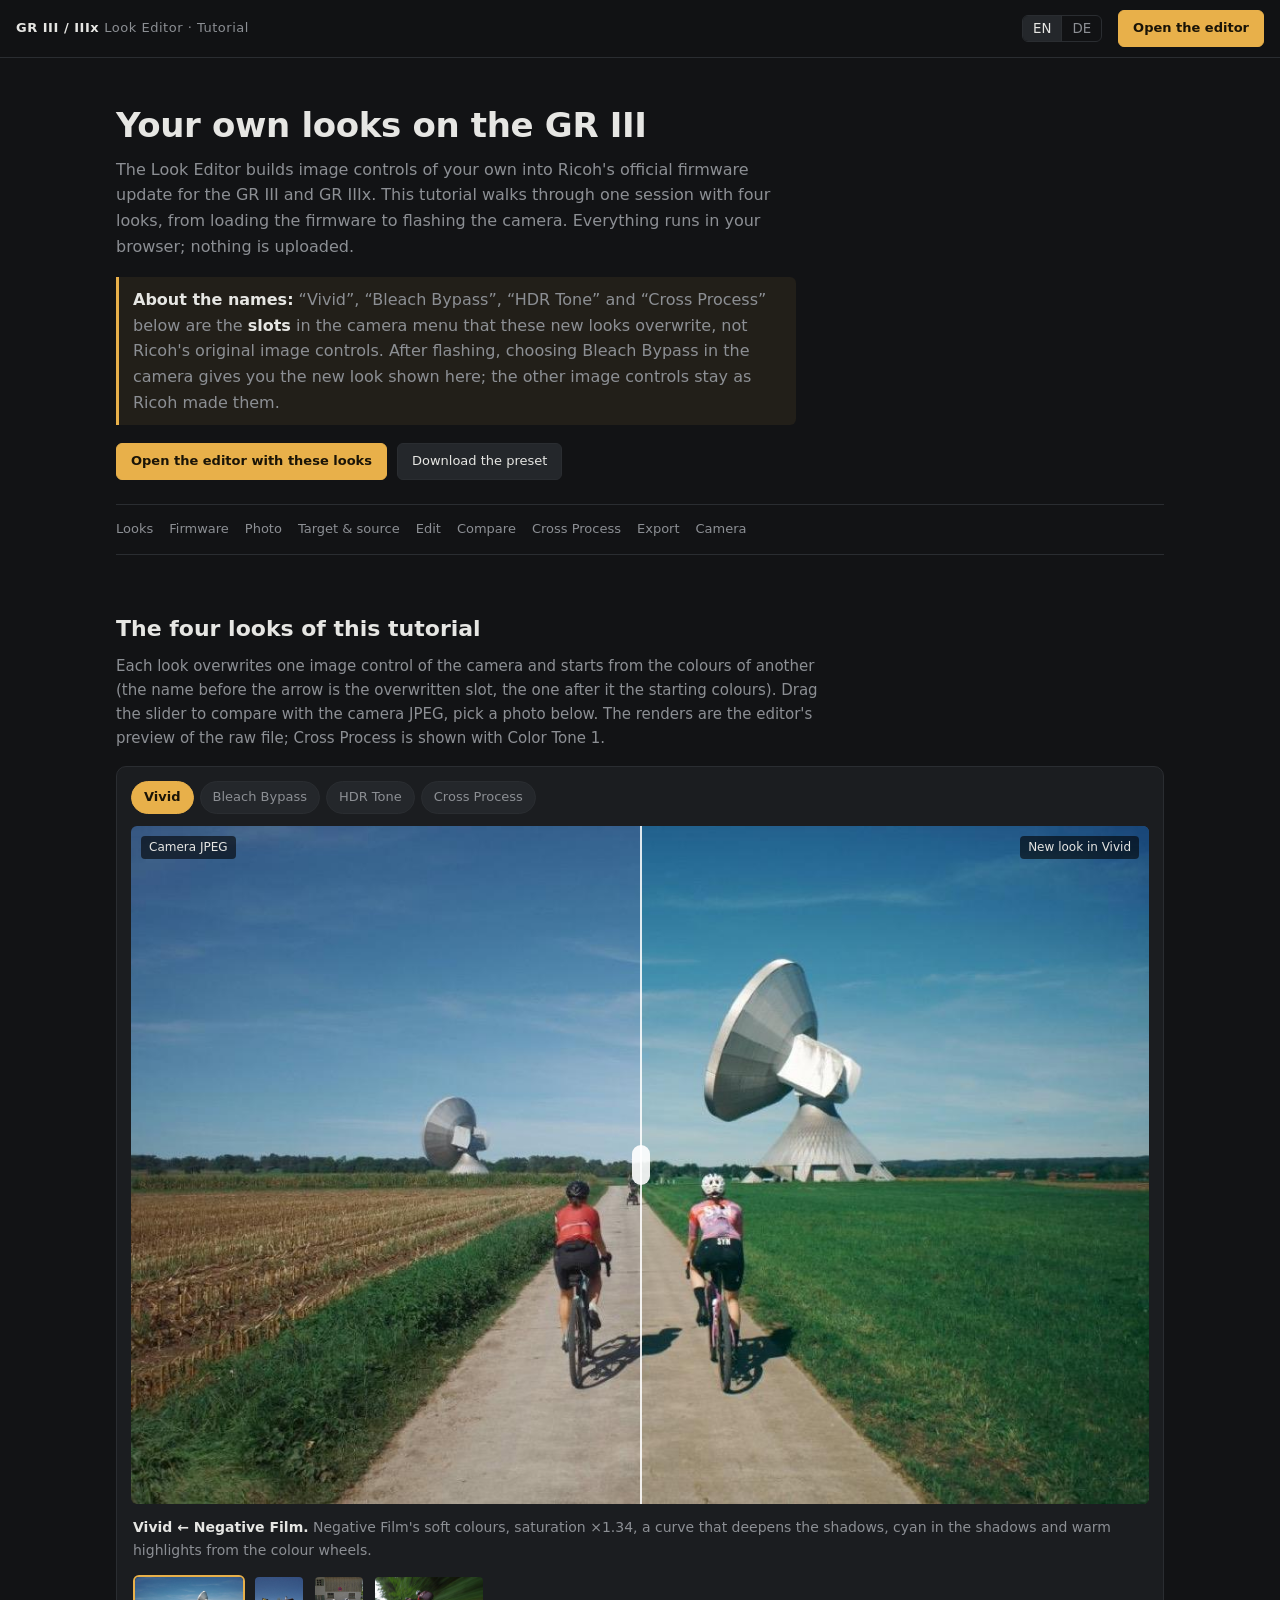
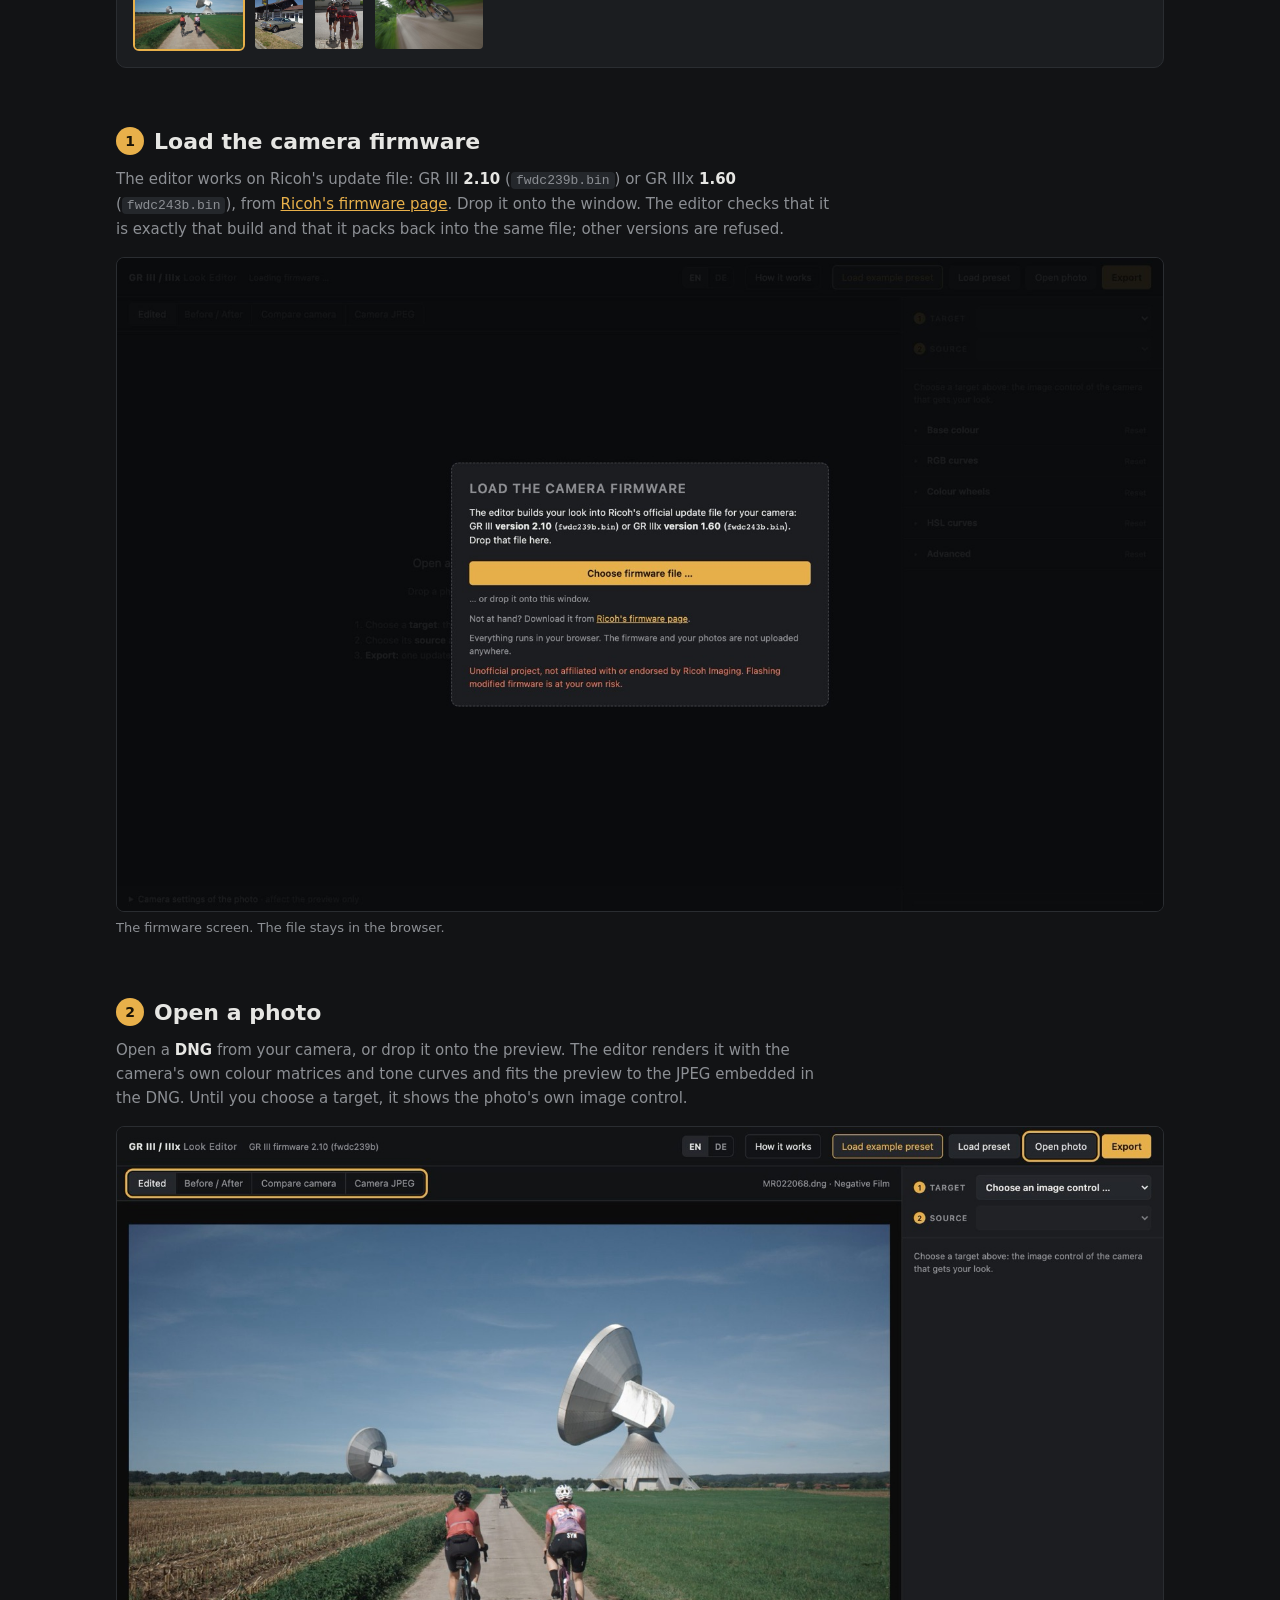
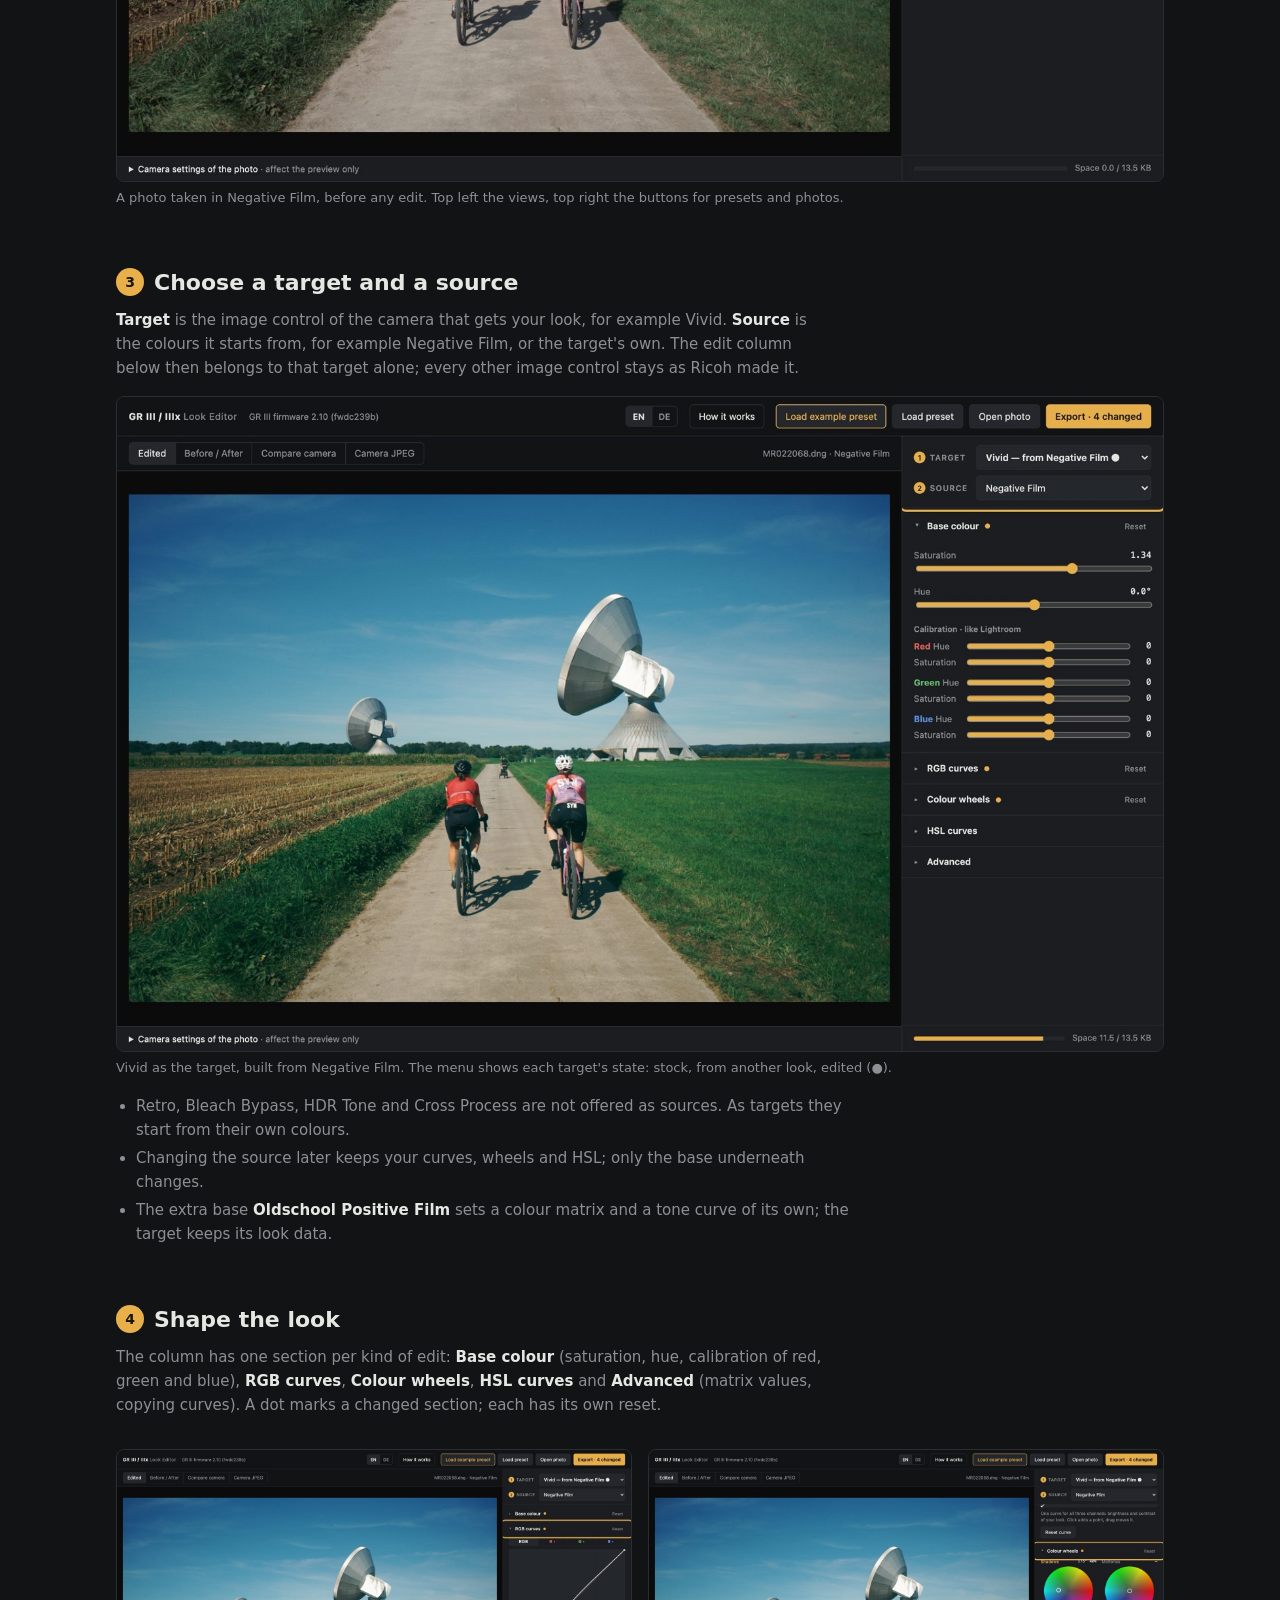
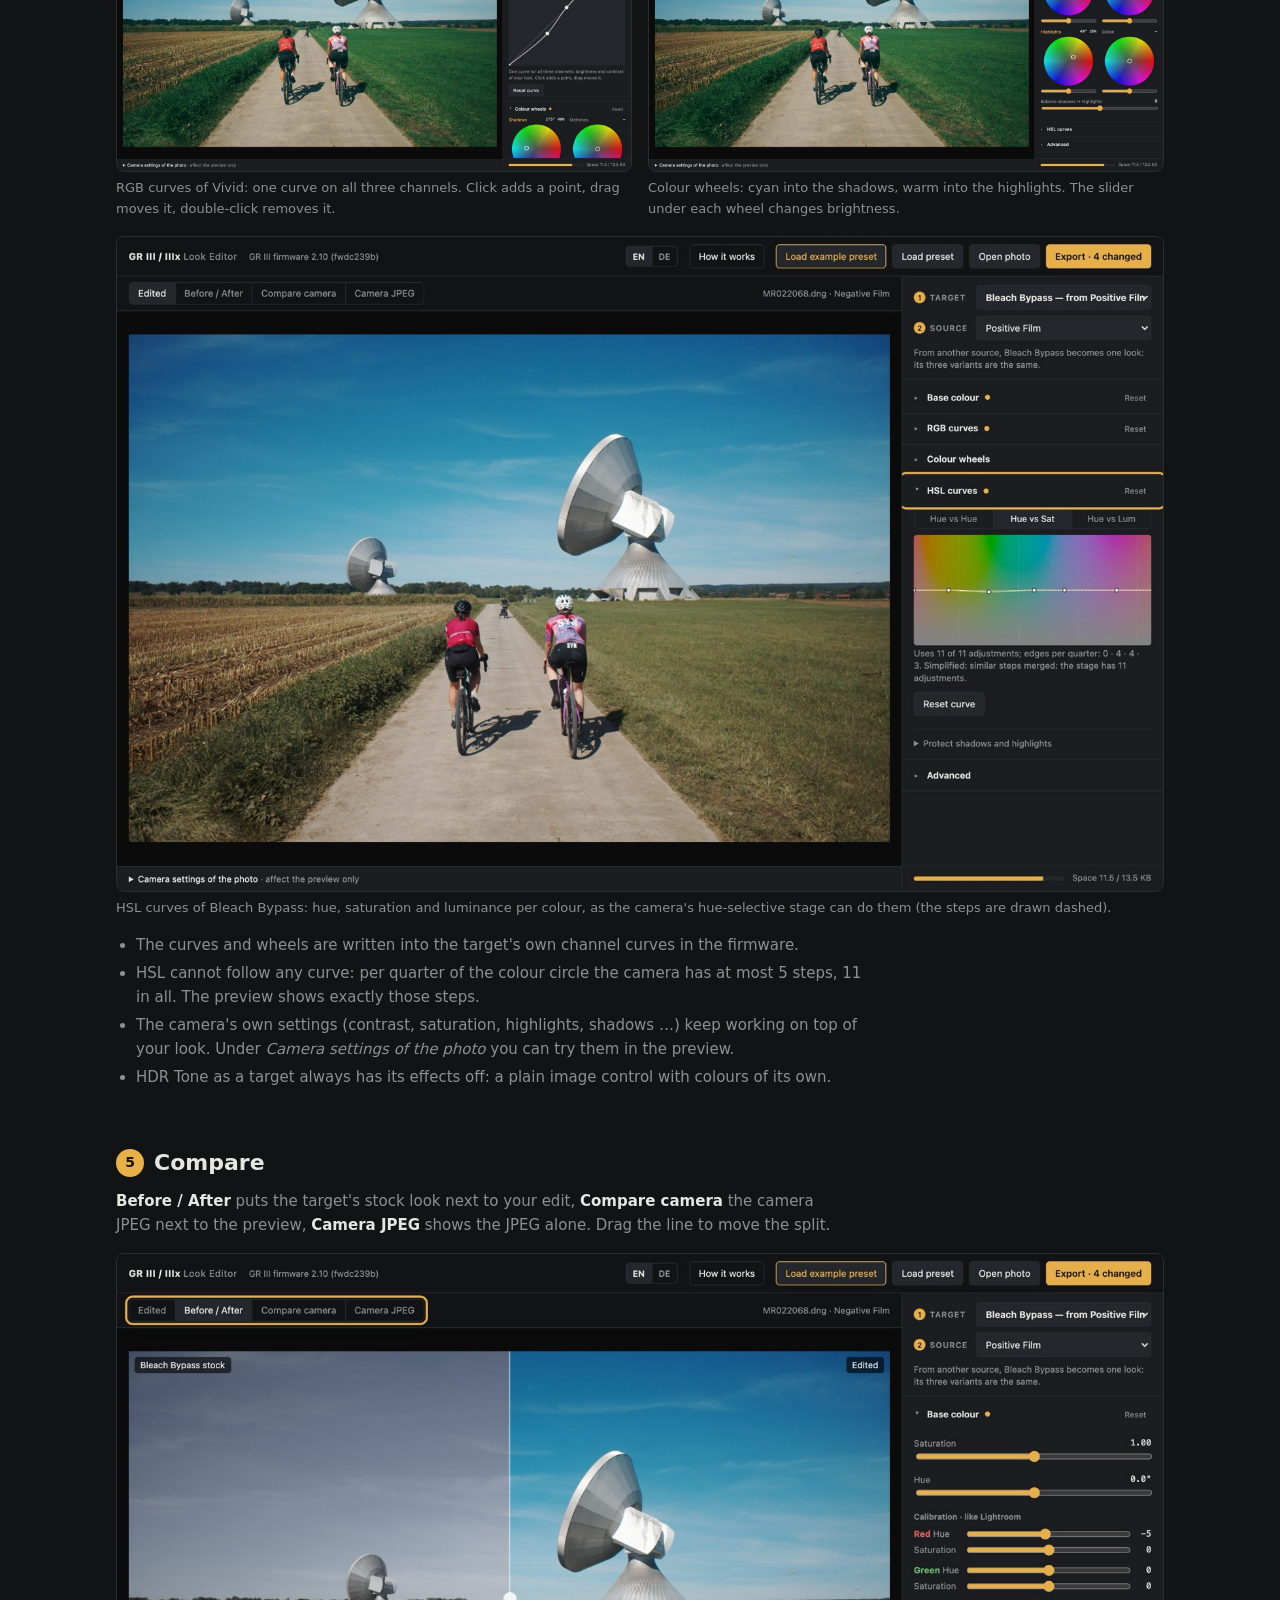
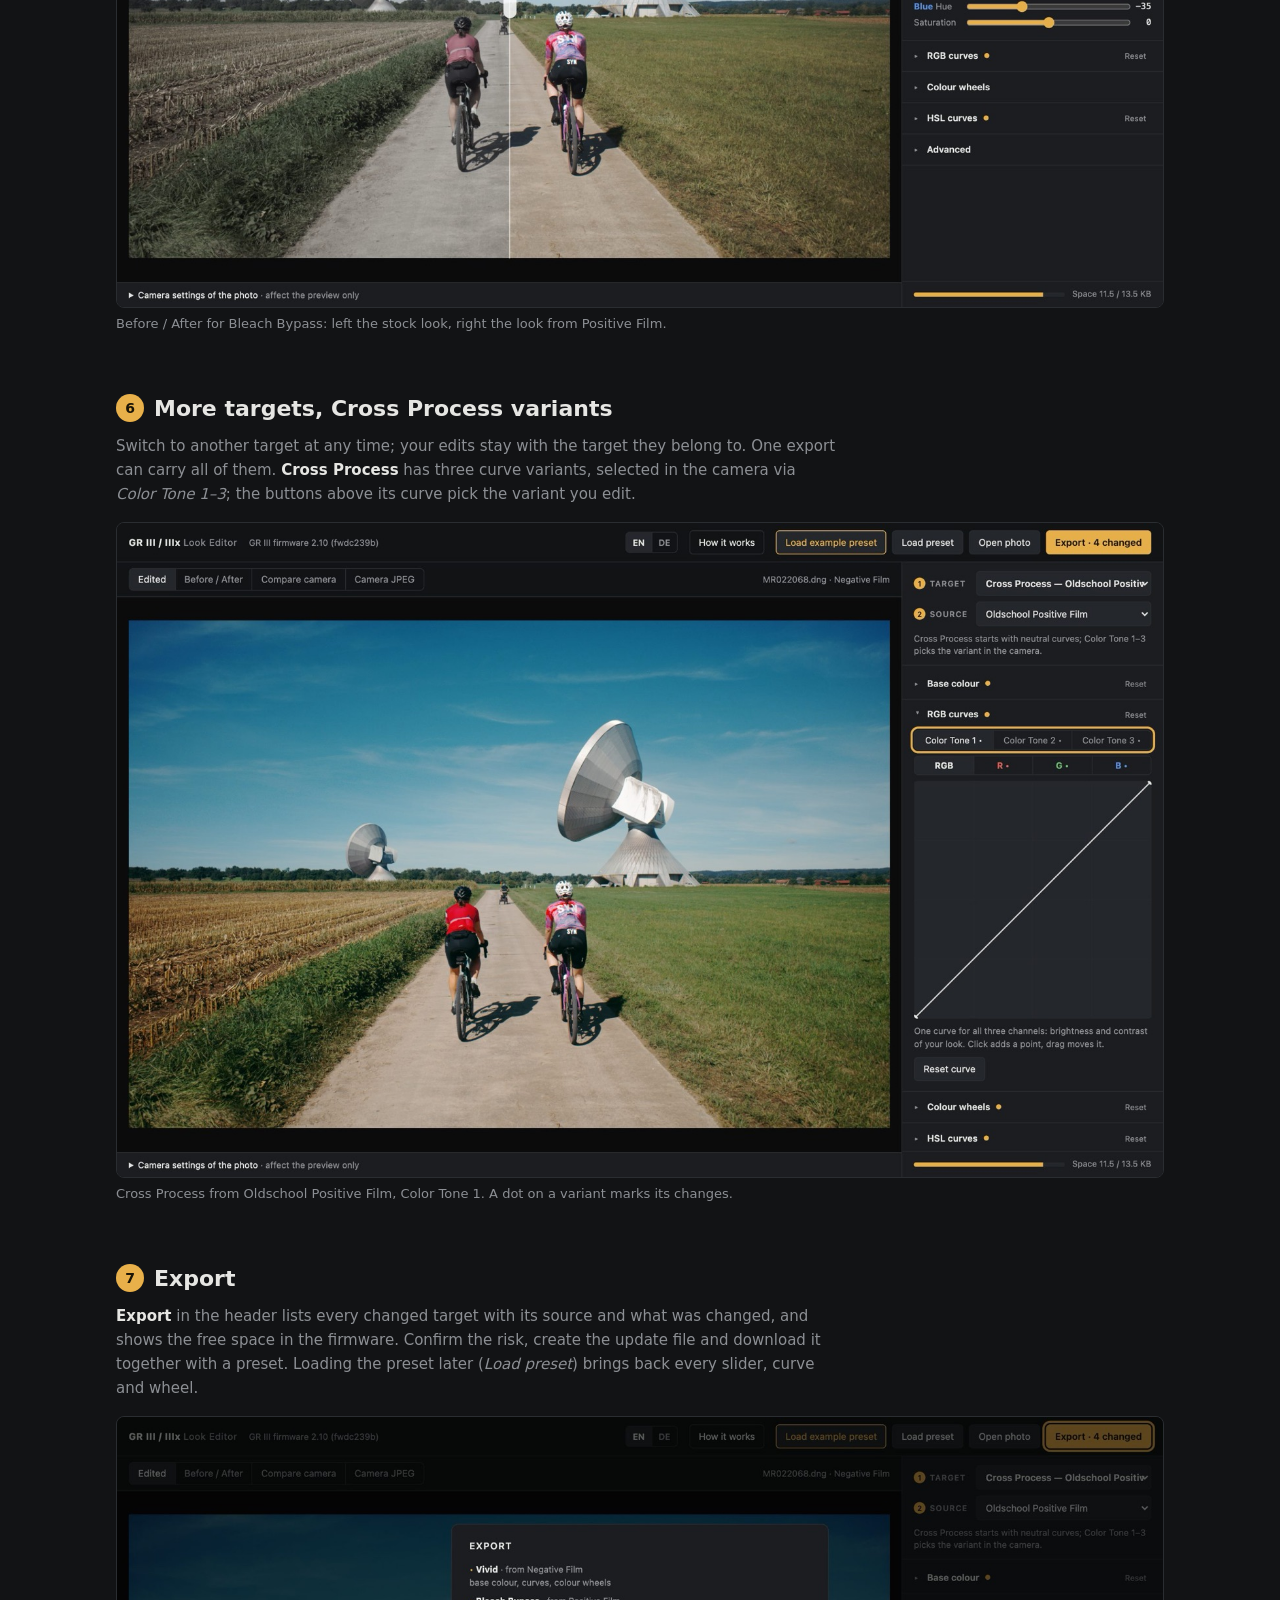
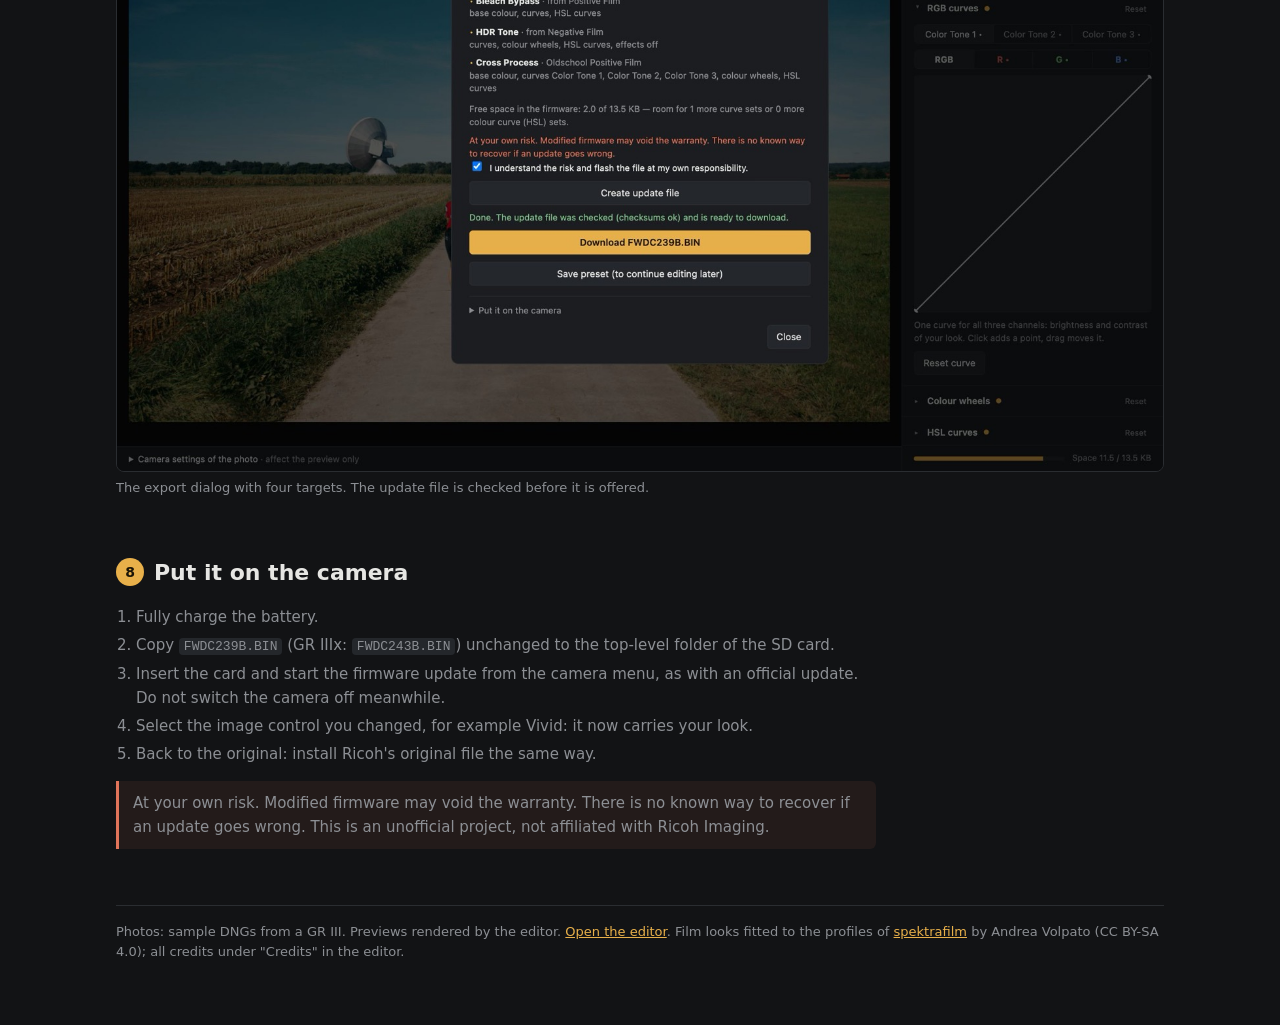
==== commit 5aec3c12: "Credits in the editor: every project it builds on A "Credits" dialog (header, firmware screen, help)" ====
--- a/editor/static/tutorial.html
+++ b/editor/static/tutorial.html
@@ -260,7 +260,7 @@
     s8_4: "Select the image control you changed, for example Vivid: it now carries your look.",
     s8_5: "Back to the original: install Ricoh's original file the same way.",
     risk: "At your own risk. Modified firmware may void the warranty. There is no known way to recover if an update goes wrong. This is an unofficial project, not affiliated with Ricoh Imaging.",
-    footer: "Photos: sample DNGs from a GR III. Previews rendered by the editor. <a href=\"index.html\">Open the editor</a>.",
+    footer: "Photos: sample DNGs from a GR III. Previews rendered by the editor. <a href=\"index.html\">Open the editor</a>. Film looks fitted to the profiles of <a href=\"https://github.com/andreavolpato/spektrafilm\" target=\"_blank\" rel=\"noopener\">spektrafilm</a> by Andrea Volpato (CC BY-SA 4.0); all credits under \"Credits\" in the editor.",
   },
   de: {
     open_editor: "Editor öffnen",
@@ -315,7 +315,7 @@
     s8_4: "Den geänderten Bildstil wählen, zum Beispiel Vivid: Er trägt jetzt deinen Look.",
     s8_5: "Zurück zum Original: die Originaldatei von Ricoh genauso aufspielen.",
     risk: "Auf eigenes Risiko. Veränderte Firmware kann die Garantie kosten. Für den Fall, dass ein Update schiefgeht, ist noch kein Rettungsweg bekannt. Inoffizielles Projekt, nicht mit Ricoh Imaging verbunden.",
-    footer: "Fotos: Beispiel-DNGs einer GR III. Vorschauen vom Editor gerechnet. <a href=\"index.html\">Editor öffnen</a>.",
+    footer: "Fotos: Beispiel-DNGs einer GR III. Vorschauen vom Editor gerechnet. <a href=\"index.html\">Editor öffnen</a>. Film-Looks an die Profile von <a href=\"https://github.com/andreavolpato/spektrafilm\" target=\"_blank\" rel=\"noopener\">spektrafilm</a> von Andrea Volpato gefittet (CC BY-SA 4.0); alle Credits unter „Credits“ im Editor.",
   },
 };
 let LANG = (() => { try { const l = localStorage.getItem("lang"); if (T[l]) return l; } catch {} return "en"; })();
